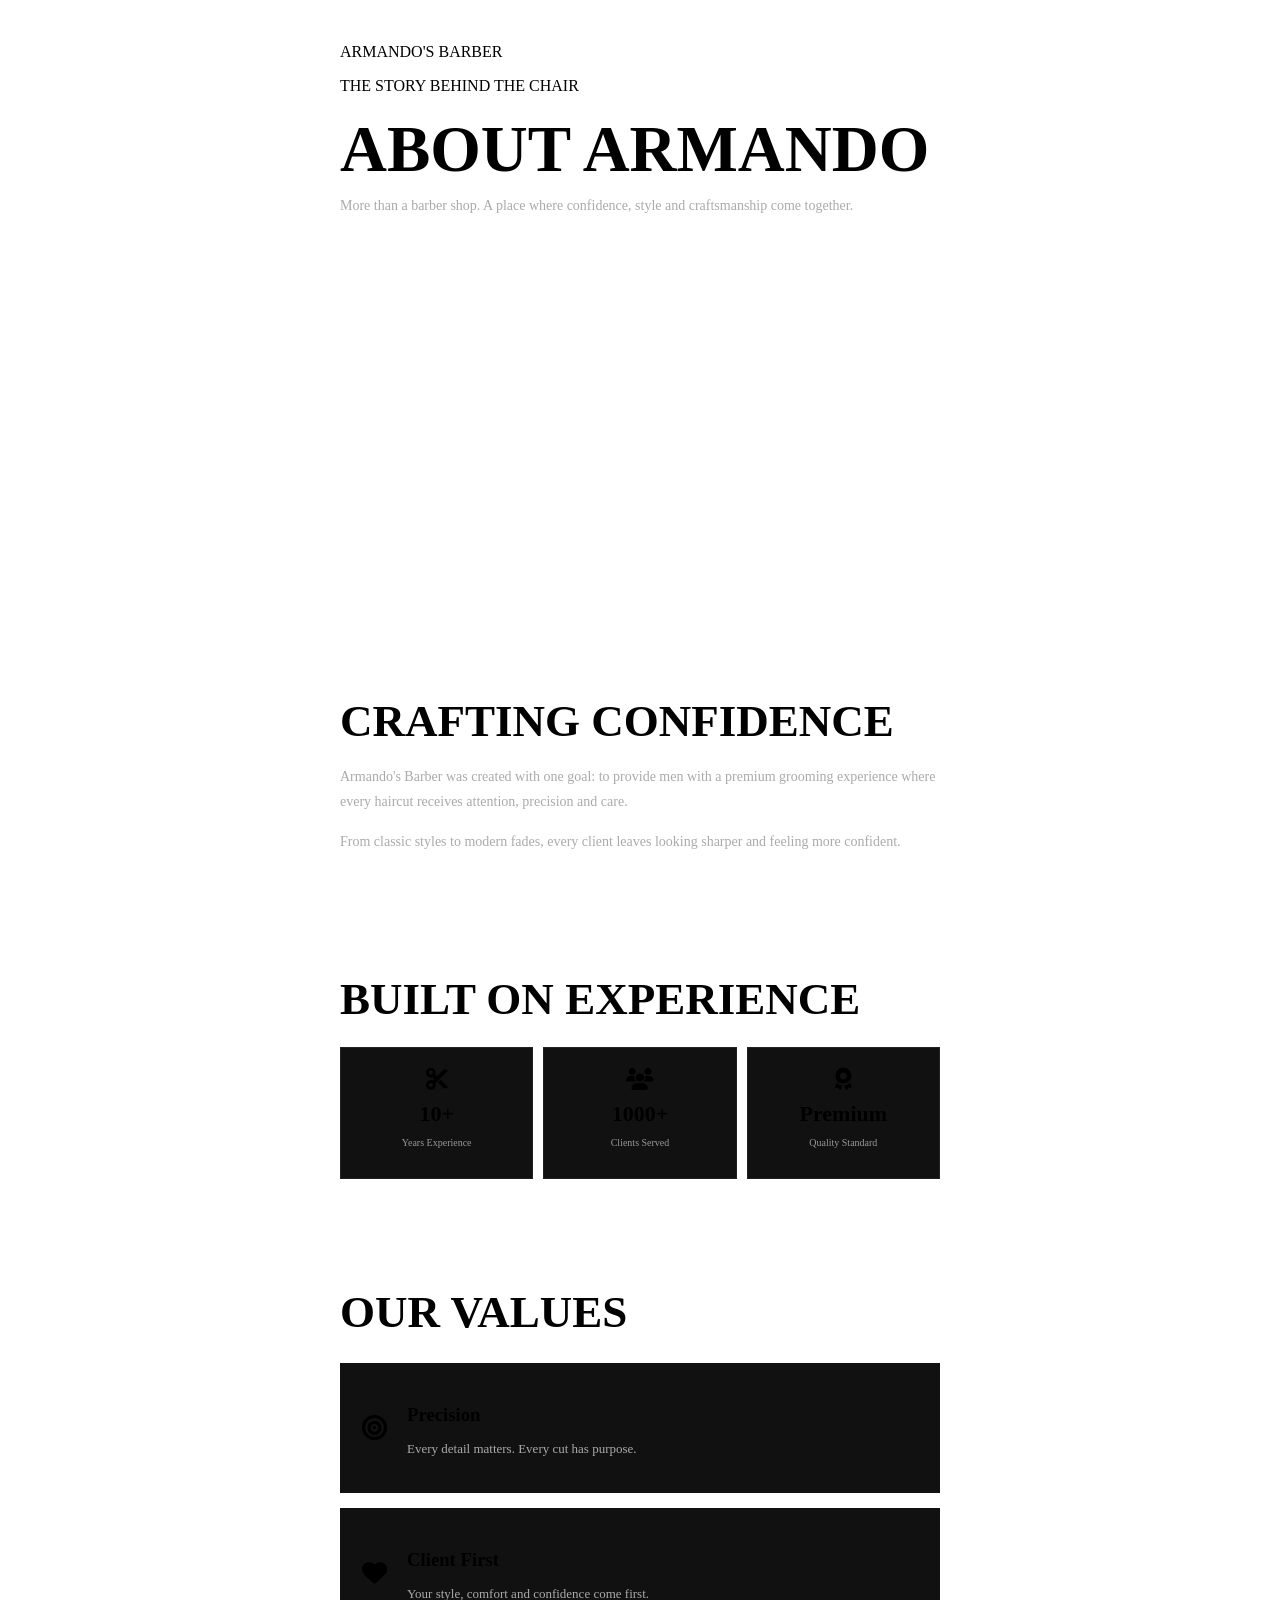
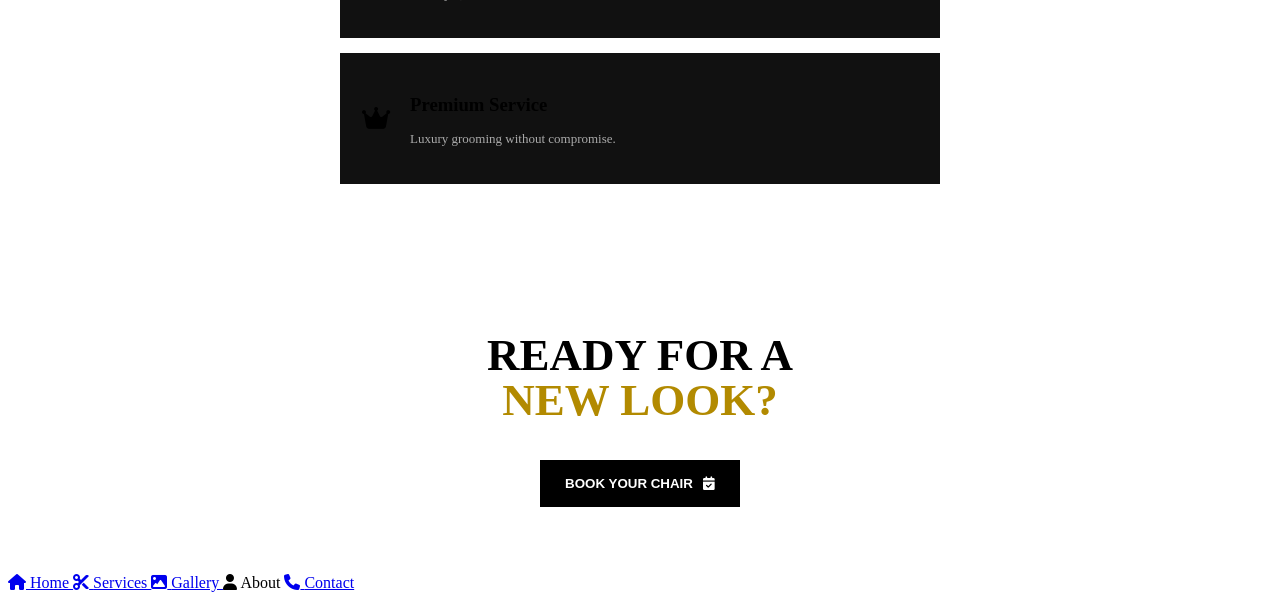
==== about.html @ aa928171 "Add files via upload" ====
<!DOCTYPE html>
<html lang="en">

<head>

<meta charset="UTF-8">
<meta name="viewport" content="width=device-width, initial-scale=1.0">

<title>About | Armando's Barber</title>

<link href="https://fonts.googleapis.com/css2?family=Bebas+Neue&family=Montserrat:wght@300;400;600;800&display=swap" rel="stylesheet">

<link rel="stylesheet" href="https://cdnjs.cloudflare.com/ajax/libs/font-awesome/6.5.0/css/all.min.css">

<link rel="stylesheet" href="style.css">

</head>


<body>



<!-- HEADER -->

<header class="about-header">


<div class="logo">

ARMANDO'S

<span>
BARBER
</span>

</div>



<p class="tag">
THE STORY BEHIND THE CHAIR
</p>



<h1>

ABOUT
<span>
ARMANDO
</span>

</h1>



<p>

More than a barber shop. A place where confidence,
style and craftsmanship come together.

</p>


</header>









<!-- BARBER PROFILE -->


<section class="barber-profile">


<div class="profile-image">

<img src="images/barber.jpg" alt="Armando Barber">

</div>




<div class="profile-content">


<h2>

CRAFTING
<span>
CONFIDENCE
</span>

</h2>



<p>

Armando's Barber was created with one goal:
to provide men with a premium grooming experience
where every haircut receives attention, precision
and care.

</p>



<p>

From classic styles to modern fades, every client
leaves looking sharper and feeling more confident.

</p>


</div>


</section>









<!-- EXPERIENCE -->


<section class="experience-section">


<h2>

BUILT ON
<span>
EXPERIENCE
</span>

</h2>




<div class="experience-grid">



<div>

<i class="fa-solid fa-scissors"></i>

<h3>
10+
</h3>

<p>
Years Experience
</p>

</div>





<div>

<i class="fa-solid fa-users"></i>

<h3>
1000+
</h3>

<p>
Clients Served
</p>

</div>





<div>

<i class="fa-solid fa-award"></i>

<h3>
Premium
</h3>

<p>
Quality Standard
</p>

</div>



</div>


</section>









<!-- VALUES -->


<section class="values-section">


<h2>

OUR
<span>
VALUES
</span>

</h2>




<div class="value-card">


<i class="fa-solid fa-bullseye"></i>


<div>

<h3>
Precision
</h3>


<p>

Every detail matters. Every cut has purpose.

</p>

</div>


</div>







<div class="value-card">


<i class="fa-solid fa-heart"></i>


<div>

<h3>
Client First
</h3>


<p>

Your style, comfort and confidence come first.

</p>

</div>


</div>







<div class="value-card">


<i class="fa-solid fa-crown"></i>


<div>

<h3>
Premium Service
</h3>


<p>

Luxury grooming without compromise.

</p>

</div>


</div>




</section>









<!-- CTA -->


<section class="about-cta">


<h2>

READY FOR A
<br>
<strong>
NEW LOOK?
</strong>

</h2>



<button>

BOOK YOUR CHAIR

<i class="fa-solid fa-calendar-check"></i>

</button>


</section>









<!-- NAV -->


<nav class="bottom-nav">


<a href="index.html">

<i class="fa-solid fa-house"></i>

<span>
Home
</span>

</a>



<a href="services.html">

<i class="fa-solid fa-scissors"></i>

<span>
Services
</span>

</a>




<a href="gallery.html">

<i class="fa-solid fa-image"></i>

<span>
Gallery
</span>

</a>




<a class="active">

<i class="fa-solid fa-user"></i>

<span>
About
</span>

</a>




<a href="contact.html">

<i class="fa-solid fa-phone"></i>

<span>
Contact
</span>

</a>



</nav>




<script src="script.js"></script>


</body>

</html>
---- style.css ----
/*==============================
LANDING PAGE FIX
==============================*/


.hero-buttons{

    display:flex;
    gap:15px;
    margin-top:25px;

}



.outline-btn{

    background:transparent;
    color:white;

    border:1px solid #f5c518;

    padding:16px 22px;

    font-weight:800;

    display:flex;
    align-items:center;
    gap:10px;

}




.trust-bar{

    margin:20px;

    background:#111;

    display:grid;

    grid-template-columns:repeat(3,1fr);

    padding:25px 10px;

    border:1px solid #222;

}



.trust-bar div{

    text-align:center;

}



.trust-bar i{

    color:#f5c518;

    font-size:22px;

}



.trust-bar h3{

    margin:10px 0 5px;

    font-size:24px;

}



.trust-bar p{

    color:#aaa;

    font-size:11px;

}





.intro{

    padding:50px 25px;

    text-align:center;

}



.intro h2{

    font-family:'Bebas Neue';

    font-size:48px;

}



.intro h2 span{

    color:#f5c518;

}



.intro p{

    color:#aaa;

    line-height:1.7;

}





.preview-services{

    padding:30px 22px;

}



.preview-services h2{

    font-family:'Bebas Neue';

    font-size:45px;

}



.preview-services h2 span{

    color:#f5c518;

}




.mini-service{

    background:#111;

    padding:20px;

    margin:15px 0;

    display:flex;

    gap:20px;

    border-left:4px solid #f5c518;

}



.mini-service i{

    color:#f5c518;

    font-size:25px;

}



.mini-service p{

    color:#aaa;

    font-size:13px;

}




.dark-button{

    width:100%;

    padding:18px;

    background:#f5c518;

    border:none;

    font-weight:900;

}





.gallery-grid{

    display:grid;

    grid-template-columns:repeat(3,1fr);

    gap:10px;

}



.gallery-grid img{

    width:100%;

    height:130px;

    object-fit:cover;

}




@media(max-width:500px){

.hero h1{

font-size:60px;

}


.hero-buttons{

flex-direction:column;

}


.hero-buttons button{

width:100%;

justify-content:center;

}



}

/*==================================================
  SERVICES PAGE
==================================================*/


/*==============================
HEADER
==============================*/


.service-header{

    padding:35px 22px 20px;
    text-align:left;

}



.service-header h1{

    font-family:var(--heading);
    font-size:65px;
    line-height:.9;
    margin:25px 0 15px;

}



.service-header h1 span{

    color:var(--yellow);

}



.service-header p:last-child{

    color:#aaa;
    line-height:1.7;
    font-size:14px;

}





/*==============================
SERVICE CARDS
==============================*/


.services-list{

    padding:20px 22px;

}



.service-box{

    background:#111;

    border:1px solid #222;

    padding:25px;

    margin-bottom:20px;

    position:relative;

    transition:.4s;

}



.service-box:hover{

    transform:translateY(-8px);

    border-color:var(--yellow);

}




.service-top{

    display:flex;

    align-items:center;

    gap:15px;

    margin-bottom:15px;

}



.service-top i{

    color:var(--yellow);

    font-size:28px;

}



.service-top h2{

    font-size:22px;

}





.service-box > p{

    color:#999;

    font-size:14px;

    line-height:1.7;

    margin-bottom:25px;

}





.service-bottom{

    display:flex;

    justify-content:space-between;

    align-items:center;

}



.service-bottom strong{

    font-size:32px;

    color:var(--yellow);

}



.service-bottom button{

    background:white;

    color:black;

    border:none;

    padding:12px 20px;

    font-weight:800;

    display:flex;

    align-items:center;

    gap:10px;

}





/*==============================
FEATURED SERVICE
==============================*/


.featured-service{

    border:2px solid var(--yellow);

    overflow:hidden;

}



.service-label{

    position:absolute;

    top:0;

    right:0;

    background:var(--yellow);

    color:black;

    padding:8px 15px;

    font-size:10px;

    font-weight:900;

    letter-spacing:1px;

}





/*==============================
BENEFITS
==============================*/


.service-benefits{

    padding:40px 22px;

}



.service-benefits h2{

    font-family:var(--heading);

    font-size:45px;

    line-height:1;

    margin-bottom:25px;

}



.service-benefits h2 span{

    color:var(--yellow);

}



.service-benefits div{

    background:#111;

    padding:18px;

    margin-bottom:12px;

    display:flex;

    align-items:center;

    gap:20px;

    border-left:3px solid var(--yellow);

}



.service-benefits i{

    color:var(--yellow);

    font-size:22px;

}



.service-benefits p{

    color:white;

    font-size:14px;

}





/*==============================
CTA
==============================*/


.service-cta{

    margin:22px;

    background:white;

    color:black;

    padding:40px 25px;

    text-align:center;

}



.service-cta h2{

    font-family:var(--heading);

    font-size:42px;

    line-height:1;

}



.service-cta p{

    margin:20px 0;

    color:#555;

}



.service-cta button{

    background:black;

    color:white;

    padding:16px 30px;

    border:none;

    font-weight:900;

}





/*==============================
MOBILE OPTIMIZATION
==============================*/


@media(max-width:380px){


.service-header h1{

    font-size:55px;

}


.service-bottom strong{

    font-size:27px;

}



.service-top h2{

    font-size:19px;

}


}



@media(min-width:768px){


.service-header,
.services-list,
.service-benefits,
.service-cta{

    max-width:600px;

    margin:auto;

}


}

/*==================================================
  GALLERY PAGE
==================================================*/


/*==============================
GALLERY HEADER
==============================*/


.gallery-header{

    padding:35px 22px 25px;

}



.gallery-header h1{

    font-family:var(--heading);

    font-size:65px;

    line-height:.9;

    margin:25px 0 15px;

}



.gallery-header h1 span{

    color:var(--yellow);

}



.gallery-header p:last-child{

    color:#aaa;

    font-size:14px;

    line-height:1.7;

}





/*==============================
FEATURED CUT
==============================*/


.featured-cut{

    margin:20px 22px;

    position:relative;

    height:420px;

    overflow:hidden;

}



.featured-cut img{

    width:100%;

    height:100%;

    object-fit:cover;

}



.cut-info{

    position:absolute;

    bottom:0;

    left:0;

    width:100%;

    padding:30px 20px;

    background:linear-gradient(
    transparent,
    rgba(0,0,0,.9)
    );

}



.cut-info h2{

    font-family:var(--heading);

    font-size:40px;

}



.cut-info p{

    color:#ddd;

    font-size:13px;

}





/*==============================
GALLERY GRID
==============================*/


.gallery-section{

    padding:20px 22px;

    display:grid;

    grid-template-columns:repeat(2,1fr);

    gap:15px;

}




.gallery-item{

    height:250px;

    position:relative;

    overflow:hidden;

}



.gallery-item img{

    width:100%;

    height:100%;

    object-fit:cover;

    transition:.5s;

}



.gallery-item:hover img{

    transform:scale(1.1);

}




.image-overlay{

    position:absolute;

    bottom:0;

    left:0;

    width:100%;

    padding:20px 12px;

    background:linear-gradient(
    transparent,
    rgba(0,0,0,.85)
    );

}



.image-overlay h3{

    font-size:16px;

}





/*==============================
CTA
==============================*/


.gallery-cta{

    margin:25px 22px;

    background:white;

    color:black;

    padding:40px 25px;

    text-align:center;

}



.gallery-cta h2{

    font-family:var(--heading);

    font-size:45px;

    line-height:1;

}



.gallery-cta h2 span{

    color:#b28a00;

}



.gallery-cta p{

    margin:20px 0;

    color:#555;

}



.gallery-cta button{

    background:black;

    color:white;

    border:none;

    padding:16px 25px;

    font-weight:900;

    display:flex;

    margin:auto;

    align-items:center;

    gap:10px;

}





/*==============================
RESPONSIVE
==============================*/


@media(max-width:380px){


.gallery-header h1{

    font-size:55px;

}



.featured-cut{

    height:350px;

}



.gallery-item{

    height:210px;

}


}



@media(min-width:768px){


.gallery-header,
.featured-cut,
.gallery-section,
.gallery-cta{

    max-width:600px;

    margin-left:auto;

    margin-right:auto;

}



}

/*==================================================
  ABOUT PAGE
==================================================*/


/*==============================
ABOUT HEADER
==============================*/


.about-header{

    padding:35px 22px 20px;

}



.about-header h1{

    font-family:var(--heading);

    font-size:65px;

    line-height:.9;

    margin:25px 0 15px;

}



.about-header h1 span{

    color:var(--yellow);

}



.about-header p:last-child{

    color:#aaa;

    font-size:14px;

    line-height:1.7;

}





/*==============================
PROFILE SECTION
==============================*/


.barber-profile{

    padding:30px 22px;

}



.profile-image{

    height:380px;

    overflow:hidden;

    border:3px solid var(--yellow);

    margin-bottom:30px;

}



.profile-image img{

    width:100%;

    height:100%;

    object-fit:cover;

}




.profile-content h2{

    font-family:var(--heading);

    font-size:45px;

    line-height:1;

    margin-bottom:20px;

}



.profile-content h2 span{

    color:var(--yellow);

}



.profile-content p{

    color:#aaa;

    font-size:14px;

    line-height:1.8;

    margin-bottom:15px;

}





/*==============================
EXPERIENCE
==============================*/


.experience-section{

    padding:40px 22px;

}



.experience-section h2{

    font-family:var(--heading);

    font-size:45px;

    line-height:1;

    margin-bottom:25px;

}



.experience-section h2 span{

    color:var(--yellow);

}




.experience-grid{

    display:grid;

    grid-template-columns:repeat(3,1fr);

    gap:10px;

}



.experience-grid div{

    background:#111;

    border:1px solid #222;

    text-align:center;

    padding:20px 8px;

}



.experience-grid i{

    color:var(--yellow);

    font-size:22px;

}



.experience-grid h3{

    font-size:22px;

    margin:10px 0;

}



.experience-grid p{

    color:#999;

    font-size:10px;

}





/*==============================
VALUES
==============================*/


.values-section{

    padding:30px 22px;

}



.values-section h2{

    font-family:var(--heading);

    font-size:45px;

    margin-bottom:25px;

}



.values-section h2 span{

    color:var(--yellow);

}




.value-card{

    display:flex;

    gap:20px;

    align-items:center;

    background:#111;

    padding:22px;

    margin-bottom:15px;

    border-left:4px solid var(--yellow);

}



.value-card i{

    color:var(--yellow);

    font-size:25px;

}



.value-card h3{

    margin-bottom:8px;

}



.value-card p{

    color:#aaa;

    font-size:13px;

    line-height:1.5;

}





/*==============================
ABOUT CTA
==============================*/


.about-cta{

    margin:22px;

    background:white;

    color:black;

    padding:45px 25px;

    text-align:center;

}



.about-cta h2{

    font-family:var(--heading);

    font-size:45px;

    line-height:1;

}



.about-cta strong{

    color:#b28a00;

}



.about-cta button{

    margin-top:25px;

    background:black;

    color:white;

    padding:16px 25px;

    border:none;

    font-weight:900;

    display:flex;

    align-items:center;

    gap:10px;

    margin-left:auto;

    margin-right:auto;

}





/*==============================
RESPONSIVE
==============================*/


@media(max-width:380px){


.about-header h1{

    font-size:55px;

}



.profile-image{

    height:320px;

}



.experience-grid h3{

    font-size:18px;

}


}



@media(min-width:768px){


.about-header,
.barber-profile,
.experience-section,
.values-section,
.about-cta{

    max-width:600px;

    margin-left:auto;

    margin-right:auto;

}


}

/*==================================================
  CONTACT PAGE
==================================================*/


/*==============================
CONTACT HEADER
==============================*/


.contact-header{

    padding:35px 22px 25px;

}



.contact-header h1{

    font-family:var(--heading);

    font-size:65px;

    line-height:.9;

    margin:25px 0 15px;

}



.contact-header h1 span{

    color:var(--yellow);

}



.contact-header p:last-child{

    color:#aaa;

    font-size:14px;

    line-height:1.7;

}





/*==============================
CONTACT CARDS
==============================*/


.contact-cards{

    padding:20px 22px;

}



.contact-card{

    background:#111;

    border:1px solid #222;

    padding:22px;

    display:flex;

    align-items:center;

    gap:20px;

    margin-bottom:15px;

    transition:.3s;

}



.contact-card:hover{

    border-color:var(--yellow);

    transform:translateX(5px);

}



.contact-card i{

    color:var(--yellow);

    font-size:28px;

}



.contact-card h3{

    margin-bottom:6px;

}



.contact-card p{

    color:#999;

    font-size:13px;

}





/*==============================
OPENING HOURS
==============================*/


.hours{

    padding:40px 22px;

}



.hours h2{

    font-family:var(--heading);

    font-size:45px;

    margin-bottom:25px;

}



.hours h2 span{

    color:var(--yellow);

}



.hours-row{

    background:#111;

    padding:18px;

    margin-bottom:10px;

    display:flex;

    justify-content:space-between;

    border-left:3px solid var(--yellow);

}



.hours-row p{

    color:#aaa;

    font-size:13px;

}



.hours-row strong{

    color:white;

    font-size:13px;

}





/*==============================
BOOKING SECTION
==============================*/


.booking-section{

    margin:22px;

    background:var(--yellow);

    color:black;

    padding:40px 25px;

    text-align:center;

}



.booking-section h2{

    font-family:var(--heading);

    font-size:40px;

    line-height:1;

}



.booking-section p{

    margin:20px 0;

}



.booking-section button{

    background:black;

    color:white;

    border:none;

    padding:17px 25px;

    font-weight:900;

    display:flex;

    align-items:center;

    gap:10px;

    margin:auto;

}





/*==============================
MAP
==============================*/


.map-box{

    margin:22px;

    height:220px;

    background:#111;

    border:1px solid #222;

    display:flex;

    flex-direction:column;

    justify-content:center;

    align-items:center;

}



.map-box i{

    color:var(--yellow);

    font-size:40px;

    margin-bottom:15px;

}



.map-box p{

    color:#aaa;

}





/*==============================
MOBILE FIX
==============================*/


@media(max-width:380px){


.contact-header h1{

    font-size:55px;

}



.hours-row{

    flex-direction:column;

    gap:8px;

}


}



@media(min-width:768px){


.contact-header,
.contact-cards,
.hours,
.booking-section,
.map-box{

    max-width:600px;

    margin-left:auto;

    margin-right:auto;

}


}

/*==============================
JS ANIMATIONS
==============================*/


.reveal{

    opacity:0;

    transform:translateY(40px);

    transition:0.8s ease;

}



.reveal.active{

    opacity:1;

    transform:translateY(0);

}



button{

    transition:.3s;

}



button.clicked{

    transform:scale(.95);

}



img{

    opacity:0;

    transition:.8s ease;

}



img.loaded{

    opacity:1;

}
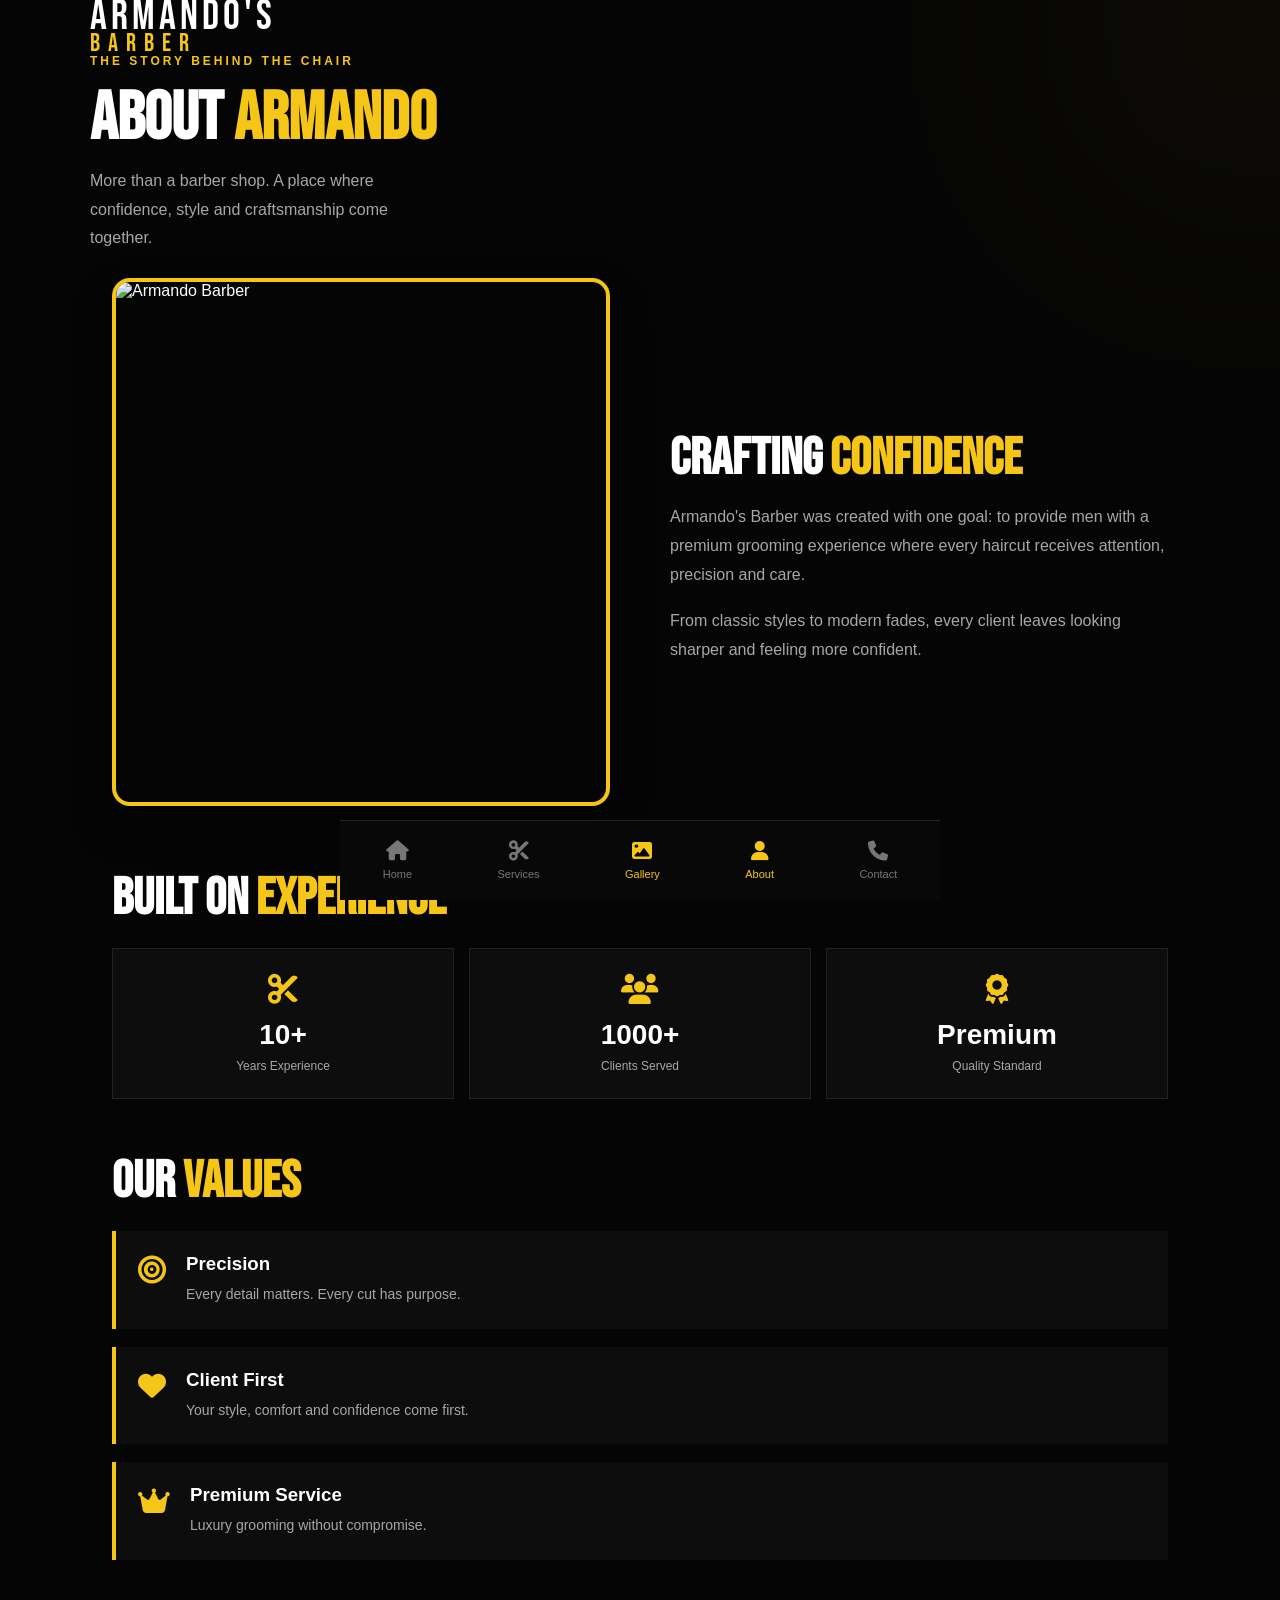
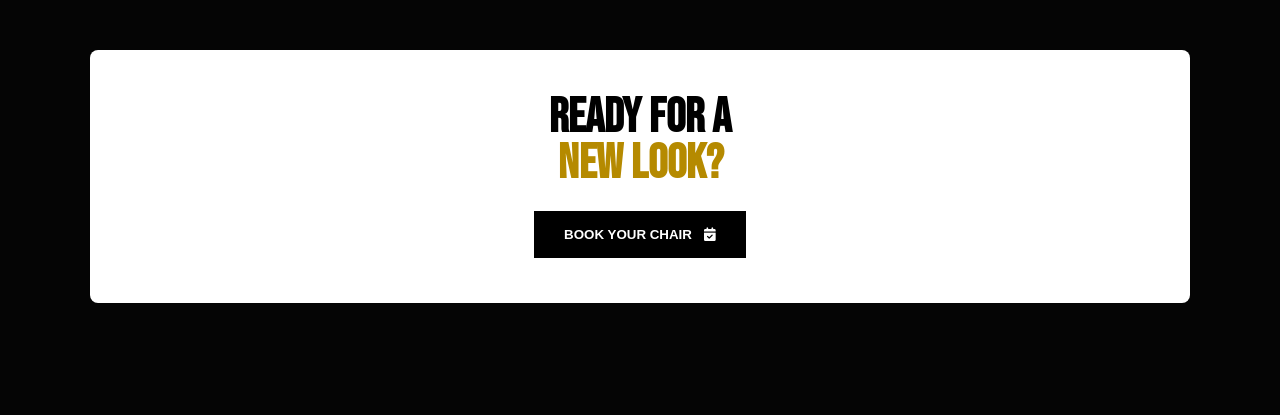
==== commit ab9068b2: "Modify navigation links and active classes in about.html Updated navigation links in about.html to r" ====
--- a/about.html
+++ b/about.html
@@ -375,7 +375,6 @@
 
 <!-- NAV -->
 
-
 <nav class="bottom-nav">
 
 
@@ -391,6 +390,7 @@
 
 
 
+
 <a href="services.html">
 
 <i class="fa-solid fa-scissors"></i>
@@ -404,7 +404,7 @@
 
 
 
-<a href="gallery.html">
+<a class="active">
 
 <i class="fa-solid fa-image"></i>
 
@@ -417,7 +417,7 @@
 
 
 
-<a class="active">
+<a href="about.html">
 
 <i class="fa-solid fa-user"></i>
 
@@ -442,14 +442,10 @@
 
 
 
-</nav>
-
-
-
 
 <script src="script.js"></script>
 
 
 </body>
 
-</html>+</html>
--- a/style.css
+++ b/style.css
@@ -1,1897 +1,2468 @@
-/*==============================
-LANDING PAGE FIX
+/*==================================================
+  ARMANDO'S BARBER
+  Premium Mobile Barber Website
+==================================================*/
+
+
+/*==============================
+ROOT
+==============================*/
+
+:root{
+
+    --black:#050505;
+    --dark:#0d0d0d;
+    --white:#ffffff;
+    --yellow:#f5c518;
+    --gray:#a7a7a7;
+
+    --heading:'Bebas Neue', sans-serif;
+    --body:'Montserrat', sans-serif;
+
+}
+
+
+
+*{
+    margin:0;
+    padding:0;
+    box-sizing:border-box;
+}
+
+
+
+html{
+    scroll-behavior:smooth;
+}
+
+
+
+body{
+
+    background:var(--black);
+    color:var(--white);
+    font-family:var(--body);
+    overflow-x:hidden;
+    padding-bottom:90px;
+
+}
+
+
+
+/*==============================
+HERO
+==============================*/
+
+
+.hero{
+
+    min-height:100vh;
+    padding:30px 22px;
+    position:relative;
+    overflow:hidden;
+
+}
+
+
+
+.hero::before{
+
+    content:"";
+    position:absolute;
+    width:350px;
+    height:350px;
+    background:var(--yellow);
+    filter:blur(140px);
+    opacity:.15;
+    top:-100px;
+    right:-120px;
+
+}
+
+
+
+/*==============================
+LOGO
+==============================*/
+
+
+.logo{
+
+    font-family:var(--heading);
+    font-size:42px;
+    letter-spacing:4px;
+    line-height:.8;
+    position:relative;
+    z-index:2;
+
+}
+
+
+
+.logo span{
+
+    display:block;
+    color:var(--yellow);
+    font-size:25px;
+    letter-spacing:8px;
+
+}
+
+
+
+/*==============================
+HERO CONTENT
+==============================*/
+
+
+.hero-content{
+
+    margin-top:55px;
+    position:relative;
+    z-index:2;
+
+}
+
+
+
+.tag{
+
+    color:var(--yellow);
+    font-size:12px;
+    letter-spacing:3px;
+    font-weight:700;
+    margin-bottom:20px;
+
+}
+
+
+
+.hero h1{
+
+    font-family:var(--heading);
+    font-size:70px;
+    line-height:.9;
+    letter-spacing:1px;
+
+}
+
+
+
+.hero h1 span{
+
+    color:var(--yellow);
+
+}
+
+
+
+.description{
+
+    color:#cccccc;
+    font-size:15px;
+    line-height:1.7;
+    margin:25px 0;
+    max-width:330px;
+
+}
+
+
+
+
+.booking-btn{
+
+
+    background:var(--yellow);
+    border:none;
+    padding:17px 25px;
+    border-radius:2px;
+
+    font-weight:800;
+    font-size:14px;
+
+    display:flex;
+    align-items:center;
+    gap:12px;
+
+    cursor:pointer;
+
+    transition:.3s;
+
+}
+
+
+
+.booking-btn:hover{
+
+    transform:translateY(-5px);
+    box-shadow:0 15px 30px rgba(245,197,24,.3);
+
+}
+
+
+
+/*==============================
+HERO IMAGE
+==============================*/
+
+
+.hero-image{
+
+    margin-top:45px;
+    display:flex;
+    justify-content:center;
+    position:relative;
+
+}
+
+
+
+.image-circle{
+
+    width:280px;
+    height:280px;
+
+    border-radius:50%;
+    overflow:hidden;
+
+    border:8px solid var(--yellow);
+
+    position:relative;
+
+}
+
+
+
+.image-circle img{
+
+    width:100%;
+    height:100%;
+    object-fit:cover;
+
+}
+
+
+
+
+.experience-card{
+
+    position:absolute;
+
+    bottom:0;
+    right:20px;
+
+    background:white;
+    color:black;
+
+    padding:18px;
+    border-radius:10px;
+
+    display:flex;
+    flex-direction:column;
+
+    box-shadow:0 10px 30px #000;
+
+}
+
+
+
+.experience-card strong{
+
+    font-size:30px;
+    color:black;
+
+}
+
+
+
+.experience-card span{
+
+    font-size:10px;
+    font-weight:700;
+
+}
+
+
+
+
+
+/*==============================
+STATS
+==============================*/
+
+
+.stats{
+
+    display:grid;
+    grid-template-columns:repeat(3,1fr);
+    gap:12px;
+
+    padding:20px;
+
+}
+
+
+
+.stat-box{
+
+    background:#111;
+
+    border:1px solid #222;
+
+    padding:20px 10px;
+
+    text-align:center;
+
+}
+
+
+
+.stat-box h2{
+
+    color:var(--yellow);
+    font-size:28px;
+
+}
+
+
+
+.stat-box p{
+
+    color:#aaa;
+    font-size:11px;
+    margin-top:8px;
+
+}
+
+
+
+
+
+/*==============================
+WHY SECTION
+==============================*/
+
+
+.why{
+
+    padding:40px 22px;
+
+}
+
+
+
+.why h2{
+
+    font-family:var(--heading);
+    font-size:45px;
+    letter-spacing:2px;
+    margin-bottom:30px;
+
+}
+
+
+
+.why h2 span{
+
+    color:var(--yellow);
+
+}
+
+
+
+.why-card{
+
+
+    background:#101010;
+
+    padding:22px;
+
+    margin-bottom:15px;
+
+    display:flex;
+
+    gap:20px;
+
+    border-left:4px solid var(--yellow);
+
+}
+
+
+
+.why-card i{
+
+    color:var(--yellow);
+    font-size:25px;
+
+}
+
+
+
+.why-card h3{
+
+    margin-bottom:8px;
+
+}
+
+
+
+.why-card p{
+
+    color:#aaa;
+    font-size:13px;
+    line-height:1.5;
+
+}
+
+
+
+
+/*==============================
+CTA
+==============================*/
+
+
+.cta{
+
+    margin:20px;
+
+    padding:40px 25px;
+
+    background:white;
+
+    color:black;
+
+    text-align:center;
+
+}
+
+
+
+.cta h2{
+
+    font-family:var(--heading);
+    font-size:45px;
+    line-height:1;
+
+}
+
+
+
+.cta strong{
+
+    color:#b58a00;
+
+}
+
+
+
+.cta p{
+
+    margin:20px 0;
+
+}
+
+
+
+.cta button{
+
+    background:black;
+    color:white;
+
+    border:none;
+
+    padding:15px 35px;
+
+    font-weight:800;
+
+}
+
+
+
+
+
+/*==============================
+BOTTOM NAV
+==============================*/
+
+
+.bottom-nav{
+
+    position:fixed;
+
+    bottom:0;
+    left:0;
+
+    width:100%;
+
+    height:80px;
+
+    background:#080808;
+
+    border-top:1px solid #222;
+
+    display:flex;
+
+    justify-content:space-around;
+
+    align-items:center;
+
+    z-index:999;
+
+}
+
+
+
+.bottom-nav a{
+
+    color:#777;
+
+    text-decoration:none;
+
+    display:flex;
+
+    flex-direction:column;
+
+    align-items:center;
+
+    gap:7px;
+
+    font-size:11px;
+
+}
+
+
+
+.bottom-nav i{
+
+    font-size:20px;
+
+}
+
+
+
+.bottom-nav .active,
+.bottom-nav .active i{
+
+    color:var(--yellow);
+
+}
+
+
+
+
+
+/*==============================
+RESPONSIVE
+==============================*/
+
+
+@media(max-width:360px){
+
+
+.hero h1{
+
+    font-size:58px;
+
+}
+
+
+.image-circle{
+
+    width:240px;
+    height:240px;
+
+}
+
+
+.logo{
+
+    font-size:35px;
+
+}
+
+
+}
+
+
+
+@media(min-width:768px){
+
+
+.hero{
+
+    max-width:600px;
+    margin:auto;
+
+}
+
+
+
+.bottom-nav{
+
+    max-width:600px;
+    left:50%;
+    transform:translateX(-50%);
+
+}
+
+
+
+}
+
+/*==============================
+ANIMATIONS
+==============================*/
+
+
+.hidden{
+
+    opacity:0;
+    transform:translateY(40px);
+    transition:1s ease;
+
+}
+
+
+
+.show{
+
+    opacity:1;
+    transform:translateY(0);
+
+}
+
+
+
+
+.booking-btn,
+.cta button{
+
+    position:relative;
+    overflow:hidden;
+
+}
+
+
+
+.ripple{
+
+    position:absolute;
+
+    width:100px;
+    height:100px;
+
+    background:rgba(255,255,255,.5);
+
+    border-radius:50%;
+
+    transform:translate(-50%,-50%);
+
+    animation:rippleEffect .6s linear;
+
+}
+
+
+
+@keyframes rippleEffect{
+
+    from{
+        transform:scale(0);
+        opacity:1;
+    }
+
+    to{
+        transform:scale(4);
+        opacity:0;
+    }
+
+} 
+
+/*==================================================
+LANDING PAGE CONVERSION SECTIONS
+==================================================*/
+
+
+/*==============================
+HERO BUTTONS
 ==============================*/
 
 
 .hero-buttons{
 
     display:flex;
+    gap:12px;
+    flex-wrap:wrap;
+
+}
+
+
+.outline-btn{
+
+    background:transparent;
+
+    color:white;
+
+    border:1px solid var(--yellow);
+
+    padding:17px 22px;
+
+    font-weight:700;
+
+    display:flex;
+
+    align-items:center;
+
+    gap:10px;
+
+}
+
+
+
+
+/*==============================
+TRUST BAR
+==============================*/
+
+
+.trust-bar{
+
+    margin:20px;
+
+    background:#111;
+
+    border:1px solid #222;
+
+    display:grid;
+
+    grid-template-columns:repeat(3,1fr);
+
+    padding:20px 10px;
+
+}
+
+
+
+.trust-bar div{
+
+    text-align:center;
+
+    border-right:1px solid #333;
+
+}
+
+
+
+.trust-bar div:last-child{
+
+    border:none;
+
+}
+
+
+
+.trust-bar i{
+
+    color:var(--yellow);
+
+    font-size:20px;
+
+    margin-bottom:8px;
+
+}
+
+
+
+.trust-bar h3{
+
+    font-size:25px;
+
+}
+
+
+
+.trust-bar p{
+
+    color:#999;
+
+    font-size:11px;
+
+}
+
+
+
+
+
+/*==============================
+INTRO SECTION
+==============================*/
+
+
+.intro{
+
+    padding:50px 25px;
+
+    text-align:center;
+
+}
+
+
+
+.small-title{
+
+    color:var(--yellow);
+
+    font-size:12px;
+
+    letter-spacing:3px;
+
+    font-weight:700;
+
+}
+
+
+
+.intro h2{
+
+    font-family:var(--heading);
+
+    font-size:45px;
+
+    line-height:1;
+
+    margin:15px 0;
+
+}
+
+
+
+.intro h2 span{
+
+    color:var(--yellow);
+
+}
+
+
+
+.intro p:last-child{
+
+    color:#aaa;
+
+    line-height:1.7;
+
+    font-size:14px;
+
+}
+
+
+
+
+
+/*==============================
+SERVICE PREVIEW
+==============================*/
+
+
+.preview-services{
+
+    padding:30px 22px;
+
+}
+
+
+
+.preview-services h2,
+.gallery-preview h2{
+
+    font-family:var(--heading);
+
+    font-size:45px;
+
+    margin-bottom:25px;
+
+}
+
+
+
+.preview-services h2 span,
+.gallery-preview h2 span{
+
+    color:var(--yellow);
+
+}
+
+
+
+
+
+.mini-service{
+
+
+    background:#111;
+
+    padding:20px;
+
+    margin-bottom:15px;
+
+    display:flex;
+
+    gap:20px;
+
+    align-items:center;
+
+    border-left:3px solid var(--yellow);
+
+}
+
+
+
+.mini-service i{
+
+    font-size:25px;
+
+    color:var(--yellow);
+
+}
+
+
+
+.mini-service h3{
+
+    margin-bottom:6px;
+
+}
+
+
+
+.mini-service p{
+
+    color:#999;
+
+    font-size:13px;
+
+}
+
+
+
+
+.dark-button{
+
+    width:100%;
+
+    margin-top:10px;
+
+    padding:17px;
+
+    background:var(--yellow);
+
+    border:none;
+
+    font-weight:800;
+
+}
+
+
+
+
+
+/*==============================
+GALLERY PREVIEW
+==============================*/
+
+
+.gallery-preview{
+
+    padding:40px 22px;
+
+}
+
+
+
+.gallery-grid{
+
+    display:grid;
+
+    grid-template-columns:repeat(3,1fr);
+
+    gap:10px;
+
+}
+
+
+
+.gallery-grid img{
+
+    width:100%;
+
+    height:160px;
+
+    object-fit:cover;
+
+    border-radius:3px;
+
+}
+
+
+
+
+
+/*==============================
+WHY SECTION IMPROVEMENT
+==============================*/
+
+
+.why{
+
+    padding-top:50px;
+
+}
+
+
+
+.why-card{
+
+    transition:.4s;
+
+}
+
+
+
+.why-card:hover{
+
+    transform:translateX(8px);
+
+}
+
+
+
+
+
+/*==============================
+CTA IMPROVEMENT
+==============================*/
+
+
+.cta button{
+
+    cursor:pointer;
+
+    transition:.3s;
+
+}
+
+
+
+.cta button:hover{
+
+    background:var(--yellow);
+
+    color:black;
+
+}
+
+
+
+
+/*==============================
+MOBILE FIXES
+==============================*/
+
+
+@media(max-width:380px){
+
+
+.hero-buttons button{
+
+    width:100%;
+
+    justify-content:center;
+
+}
+
+
+
+.trust-bar h3{
+
+    font-size:20px;
+
+}
+
+
+
+.gallery-grid img{
+
+    height:120px;
+
+}
+
+
+}
+
+
+
+
+
+@media(min-width:768px){
+
+
+.hero,
+.trust-bar,
+.intro,
+.preview-services,
+.gallery-preview,
+.why,
+.cta{
+
+    max-width:600px;
+
+    margin-left:auto;
+
+    margin-right:auto;
+
+}
+
+
+}
+
+
+}
+
+/*==================================================
+ABOUT PAGE
+==================================================*/
+
+/* HEADER */
+
+.about-header{
+    padding:30px 22px;
+    position:relative;
+    overflow:hidden;
+}
+
+.about-header::before{
+    content:"";
+    position:absolute;
+    width:280px;
+    height:280px;
+    background:var(--yellow);
+    filter:blur(140px);
+    opacity:.08;
+    top:-120px;
+    right:-120px;
+}
+
+.about-header .logo,
+.about-header .tag,
+.about-header h1,
+.about-header p{
+    position:relative;
+    z-index:2;
+}
+
+.about-header h1{
+    font-family:var(--heading);
+    font-size:68px;
+    line-height:.9;
+    margin:18px 0;
+}
+
+.about-header h1 span{
+    color:var(--yellow);
+}
+
+.about-header p:last-child{
+    color:var(--gray);
+    line-height:1.8;
+    max-width:340px;
+}
+
+
+/* PROFILE */
+
+.barber-profile{
+    padding:25px 22px 50px;
+}
+
+.profile-image{
+    border:4px solid var(--yellow);
+    overflow:hidden;
+    border-radius:18px;
+    box-shadow:0 20px 40px rgba(0,0,0,.4);
+}
+
+.profile-image img{
+    display:block;
+    width:100%;
+    height:420px;
+    object-fit:cover;
+    transition:.5s;
+}
+
+.profile-image:hover img{
+    transform:scale(1.05);
+}
+
+.profile-content{
+    margin-top:35px;
+}
+
+.profile-content h2{
+    font-family:var(--heading);
+    font-size:52px;
+    line-height:.9;
+    margin-bottom:20px;
+}
+
+.profile-content h2 span{
+    color:var(--yellow);
+}
+
+.profile-content p{
+    color:var(--gray);
+    line-height:1.8;
+    margin-bottom:18px;
+}
+
+
+/* EXPERIENCE */
+
+.experience-section{
+    padding:20px 22px 50px;
+}
+
+.experience-section h2{
+    font-family:var(--heading);
+    font-size:52px;
+    line-height:.9;
+    margin-bottom:25px;
+}
+
+.experience-section h2 span{
+    color:var(--yellow);
+}
+
+.experience-grid{
+    display:grid;
+    grid-template-columns:repeat(3,1fr);
     gap:15px;
+}
+
+.experience-grid div{
+    background:var(--dark);
+    border:1px solid #222;
+    padding:25px 15px;
+    text-align:center;
+    transition:.3s;
+}
+
+.experience-grid div:hover{
+    border-color:var(--yellow);
+    transform:translateY(-8px);
+}
+
+.experience-grid i{
+    color:var(--yellow);
+    font-size:30px;
+    margin-bottom:15px;
+}
+
+.experience-grid h3{
+    font-size:28px;
+    margin-bottom:8px;
+}
+
+.experience-grid p{
+    color:var(--gray);
+    font-size:12px;
+}
+
+
+/* VALUES */
+
+.values-section{
+    padding:10px 22px 50px;
+}
+
+.values-section h2{
+    font-family:var(--heading);
+    font-size:52px;
+    line-height:.9;
+    margin-bottom:25px;
+}
+
+.values-section h2 span{
+    color:var(--yellow);
+}
+
+.value-card{
+    display:flex;
+    gap:20px;
+    align-items:flex-start;
+    background:var(--dark);
+    border-left:4px solid var(--yellow);
+    padding:22px;
+    margin-bottom:18px;
+    transition:.3s;
+}
+
+.value-card:hover{
+    transform:translateX(8px);
+}
+
+.value-card i{
+    color:var(--yellow);
+    font-size:28px;
+    margin-top:3px;
+}
+
+.value-card h3{
+    margin-bottom:8px;
+}
+
+.value-card p{
+    color:var(--gray);
+    line-height:1.7;
+    font-size:14px;
+}
+
+
+/* CTA */
+
+.about-cta{
+    margin:22px;
+    padding:45px 25px;
+    background:white;
+    color:black;
+    text-align:center;
+    border-radius:8px;
+}
+
+.about-cta h2{
+    font-family:var(--heading);
+    font-size:48px;
+    line-height:.95;
+}
+
+.about-cta strong{
+    color:#b58a00;
+}
+
+.about-cta button{
     margin-top:25px;
-
-}
-
-
-
-.outline-btn{
-
-    background:transparent;
+    background:black;
     color:white;
-
-    border:1px solid #f5c518;
-
-    padding:16px 22px;
-
+    border:none;
+    padding:16px 30px;
     font-weight:800;
-
+    display:inline-flex;
+    align-items:center;
+    gap:12px;
+    cursor:pointer;
+    transition:.3s;
+}
+
+.about-cta button:hover{
+    background:var(--yellow);
+    color:black;
+}
+
+
+/* RESPONSIVE */
+
+@media(max-width:500px){
+
+    .about-header h1{
+        font-size:58px;
+    }
+
+    .profile-image img{
+        height:330px;
+    }
+
+    .profile-content h2,
+    .experience-section h2,
+    .values-section h2{
+        font-size:44px;
+    }
+
+    .experience-grid{
+        grid-template-columns:1fr;
+    }
+}
+
+@media(min-width:768px){
+
+    .about-header,
+    .barber-profile,
+    .experience-section,
+    .values-section,
+    .about-cta{
+        max-width:600px;
+        margin-left:auto;
+        margin-right:auto;
+    }
+}
+
+@media(min-width:1100px){
+
+    .barber-profile{
+        display:grid;
+        grid-template-columns:1fr 1fr;
+        gap:60px;
+        align-items:center;
+        max-width:1100px;
+    }
+
+    .experience-section,
+    .values-section,
+    .about-header,
+    .about-cta{
+        max-width:1100px;
+    }
+
+    .experience-grid{
+        grid-template-columns:repeat(3,1fr);
+    }
+
+    .profile-image img{
+        height:520px;
+    }
+  }
+
+
+/*==================================================
+  CONTACT PAGE
+==================================================*/
+
+/*==============================
+CONTACT HEADER
+==============================*/
+
+.contact-header{
+    padding:30px 22px 45px;
+    position:relative;
+    overflow:hidden;
+}
+
+.contact-header::before{
+    content:"";
+    position:absolute;
+    top:-120px;
+    right:-120px;
+    width:320px;
+    height:320px;
+    background:var(--yellow);
+    filter:blur(140px);
+    opacity:.15;
+}
+
+.contact-header .logo{
+    position:relative;
+    z-index:2;
+}
+
+.contact-header .tag{
+    margin-top:45px;
+}
+
+.contact-header h1{
+    font-family:var(--heading);
+    font-size:70px;
+    line-height:.9;
+    margin:20px 0;
+    position:relative;
+    z-index:2;
+}
+
+.contact-header h1 span{
+    color:var(--yellow);
+}
+
+.contact-header p:last-child{
+    color:#bcbcbc;
+    line-height:1.8;
+    font-size:15px;
+    max-width:340px;
+    position:relative;
+    z-index:2;
+}
+
+/*==============================
+CONTACT CARDS
+==============================*/
+
+.contact-cards{
+    padding:0 22px 45px;
+}
+
+.contact-card{
+    background:#101010;
+    border:1px solid #222;
+    border-left:4px solid var(--yellow);
+    padding:22px;
+    display:flex;
+    align-items:center;
+    gap:18px;
+    margin-bottom:16px;
+    transition:.35s;
+}
+
+.contact-card:hover{
+    transform:translateY(-6px);
+    border-color:var(--yellow);
+    box-shadow:0 15px 35px rgba(0,0,0,.35);
+}
+
+.contact-card i{
+    width:58px;
+    height:58px;
+    border-radius:50%;
+    background:rgba(245,197,24,.12);
+    color:var(--yellow);
+    display:flex;
+    align-items:center;
+    justify-content:center;
+    font-size:24px;
+    flex-shrink:0;
+}
+
+.contact-card h3{
+    font-size:20px;
+    margin-bottom:6px;
+}
+
+.contact-card p{
+    color:#a7a7a7;
+    font-size:14px;
+    line-height:1.6;
+}
+
+/*==============================
+OPENING HOURS
+==============================*/
+
+.hours{
+    padding:0 22px 45px;
+}
+
+.hours h2{
+    font-family:var(--heading);
+    font-size:46px;
+    line-height:1;
+    margin-bottom:25px;
+}
+
+.hours h2 span{
+    color:var(--yellow);
+}
+
+.hours-row{
+    display:flex;
+    justify-content:space-between;
+    align-items:center;
+    background:#101010;
+    border-left:4px solid var(--yellow);
+    padding:18px 20px;
+    margin-bottom:12px;
+}
+
+.hours-row p{
+    color:#bdbdbd;
+    font-size:14px;
+}
+
+.hours-row strong{
+    color:var(--white);
+    font-size:15px;
+}
+
+/*==============================
+BOOKING CTA
+==============================*/
+
+.booking-section{
+    margin:0 22px 45px;
+    padding:45px 25px;
+    background:var(--yellow);
+    color:#000;
+    text-align:center;
+}
+
+.booking-section h2{
+    font-family:var(--heading);
+    font-size:46px;
+    line-height:.95;
+    margin-bottom:18px;
+}
+
+.booking-section p{
+    font-size:15px;
+    margin-bottom:28px;
+}
+
+.booking-section button{
+    background:#000;
+    color:#fff;
+    border:none;
+    padding:17px 28px;
+    font-weight:800;
+    display:inline-flex;
+    align-items:center;
+    gap:12px;
+    cursor:pointer;
+    transition:.3s;
+}
+
+.booking-section button:hover{
+    transform:translateY(-5px);
+}
+
+/*==============================
+MAP
+==============================*/
+
+.map-box{
+    margin:0 22px 40px;
+    min-height:230px;
+    border:2px dashed #333;
+    background:#111;
+    display:flex;
+    flex-direction:column;
+    justify-content:center;
+    align-items:center;
+    text-align:center;
+}
+
+.map-box i{
+    font-size:50px;
+    color:var(--yellow);
+    margin-bottom:18px;
+}
+
+.map-box p{
+    color:#a7a7a7;
+    font-size:15px;
+}
+
+/*==============================
+RESPONSIVE
+==============================*/
+
+@media(max-width:380px){
+
+    .contact-header h1{
+        font-size:58px;
+    }
+
+    .contact-card{
+        flex-direction:column;
+        text-align:center;
+    }
+
+    .hours-row{
+        flex-direction:column;
+        gap:8px;
+        text-align:center;
+    }
+
+    .booking-section h2{
+        font-size:38px;
+    }
+
+}
+
+@media(min-width:768px){
+
+    .contact-header,
+    .contact-cards,
+    .hours,
+    .booking-section,
+    .map-box{
+        max-width:600px;
+        margin-left:auto;
+        margin-right:auto;
+    }
+
+}
+
+  /*==================================================
+  GALLERY PAGE
+==================================================*/
+
+/*==============================
+HEADER
+==============================*/
+
+.gallery-header{
+    padding:30px 22px 45px;
+    position:relative;
+    overflow:hidden;
+}
+
+.gallery-header::before{
+    content:"";
+    position:absolute;
+    top:-120px;
+    right:-120px;
+    width:320px;
+    height:320px;
+    background:var(--yellow);
+    filter:blur(140px);
+    opacity:.15;
+}
+
+.gallery-header .logo{
+    position:relative;
+    z-index:2;
+}
+
+.gallery-header .tag{
+    margin-top:45px;
+}
+
+.gallery-header h1{
+    font-family:var(--heading);
+    font-size:70px;
+    line-height:.9;
+    margin:20px 0;
+    position:relative;
+    z-index:2;
+}
+
+.gallery-header h1 span{
+    color:var(--yellow);
+}
+
+.gallery-header p:last-child{
+    color:#bcbcbc;
+    font-size:15px;
+    line-height:1.8;
+    max-width:340px;
+    position:relative;
+    z-index:2;
+}
+
+/*==============================
+FEATURED CUT
+==============================*/
+
+.featured-cut{
+    margin:0 22px 45px;
+    height:420px;
+    position:relative;
+    overflow:hidden;
+    border:2px solid #222;
+}
+
+.featured-cut img{
+    width:100%;
+    height:100%;
+    object-fit:cover;
+    transition:.5s;
+}
+
+.featured-cut:hover img{
+    transform:scale(1.05);
+}
+
+.cut-info{
+    position:absolute;
+    left:0;
+    bottom:0;
+    width:100%;
+    padding:30px 22px;
+    background:linear-gradient(
+        transparent,
+        rgba(0,0,0,.95)
+    );
+}
+
+.cut-info h2{
+    font-family:var(--heading);
+    font-size:42px;
+    margin-bottom:8px;
+}
+
+.cut-info p{
+    color:#ccc;
+    font-size:14px;
+}
+
+/*==============================
+GALLERY GRID
+==============================*/
+
+.gallery-section{
+    padding:0 22px 45px;
+    display:grid;
+    grid-template-columns:repeat(2,1fr);
+    gap:15px;
+}
+
+.gallery-item{
+    height:240px;
+    position:relative;
+    overflow:hidden;
+    border:1px solid #222;
+}
+
+.gallery-item img{
+    width:100%;
+    height:100%;
+    object-fit:cover;
+    transition:.5s;
+}
+
+.gallery-item:hover img{
+    transform:scale(1.1);
+}
+
+.image-overlay{
+    position:absolute;
+    left:0;
+    bottom:0;
+    width:100%;
+    padding:18px 15px;
+    background:linear-gradient(
+        transparent,
+        rgba(0,0,0,.9)
+    );
+}
+
+.image-overlay h3{
+    color:#fff;
+    font-size:16px;
+}
+
+/*==============================
+CTA
+==============================*/
+
+.gallery-cta{
+    margin:0 22px 40px;
+    padding:45px 25px;
+    background:#fff;
+    color:#000;
+    text-align:center;
+}
+
+.gallery-cta h2{
+    font-family:var(--heading);
+    font-size:46px;
+    line-height:1;
+}
+
+.gallery-cta h2 span{
+    color:#b58a00;
+}
+
+.gallery-cta p{
+    margin:20px 0 28px;
+    color:#555;
+    line-height:1.7;
+}
+
+.gallery-cta button{
+    background:#000;
+    color:#fff;
+    border:none;
+    padding:17px 28px;
+    font-weight:800;
+    display:inline-flex;
+    align-items:center;
+    gap:12px;
+    cursor:pointer;
+    transition:.3s;
+}
+
+.gallery-cta button:hover{
+    background:var(--yellow);
+    color:#000;
+    transform:translateY(-5px);
+}
+
+/*==============================
+RESPONSIVE
+==============================*/
+
+@media(max-width:380px){
+
+    .gallery-header h1{
+        font-size:58px;
+    }
+
+    .featured-cut{
+        height:340px;
+    }
+
+    .gallery-section{
+        grid-template-columns:1fr;
+    }
+
+    .gallery-item{
+        height:260px;
+    }
+
+}
+
+@media(min-width:768px){
+
+    .gallery-header,
+    .featured-cut,
+    .gallery-section,
+    .gallery-cta{
+        max-width:600px;
+        margin-left:auto;
+        margin-right:auto;
+    }
+
+}
+
+@media(min-width:1024px){
+
+    .gallery-header,
+    .featured-cut,
+    .gallery-section,
+    .gallery-cta{
+        max-width:1000px;
+    }
+
+    .gallery-section{
+        grid-template-columns:repeat(3,1fr);
+    }
+
+  }
+
+  /*==================================================
+  SERVICES PAGE
+==================================================*/
+
+/*==============================
+HEADER
+==============================*/
+
+.service-header{
+    padding:30px 22px 45px;
+    position:relative;
+    overflow:hidden;
+}
+
+.service-header::before{
+    content:"";
+    position:absolute;
+    top:-120px;
+    right:-120px;
+    width:320px;
+    height:320px;
+    background:var(--yellow);
+    filter:blur(140px);
+    opacity:.15;
+}
+
+.service-header .logo{
+    position:relative;
+    z-index:2;
+}
+
+.service-header .tag{
+    margin-top:45px;
+}
+
+.service-header h1{
+    font-family:var(--heading);
+    font-size:70px;
+    line-height:.9;
+    margin:20px 0;
+    position:relative;
+    z-index:2;
+}
+
+.service-header h1 span{
+    color:var(--yellow);
+}
+
+.service-header p:last-child{
+    color:#bcbcbc;
+    font-size:15px;
+    line-height:1.8;
+    max-width:340px;
+    position:relative;
+    z-index:2;
+}
+
+/*==============================
+SERVICE LIST
+==============================*/
+
+.services-list{
+    padding:0 22px 45px;
+}
+
+.service-box{
+    background:#101010;
+    border:1px solid #222;
+    border-left:4px solid var(--yellow);
+    padding:24px;
+    margin-bottom:18px;
+    position:relative;
+    transition:.35s;
+}
+
+.service-box:hover{
+    transform:translateY(-8px);
+    border-color:var(--yellow);
+    box-shadow:0 18px 35px rgba(0,0,0,.35);
+}
+
+.service-top{
+    display:flex;
+    align-items:center;
+    gap:18px;
+    margin-bottom:18px;
+}
+
+.service-top i{
+    width:58px;
+    height:58px;
+    border-radius:50%;
+    background:rgba(245,197,24,.12);
+    color:var(--yellow);
+    display:flex;
+    justify-content:center;
+    align-items:center;
+    font-size:24px;
+}
+
+.service-top h2{
+    font-size:24px;
+}
+
+.service-box p{
+    color:#b4b4b4;
+    line-height:1.8;
+    margin-bottom:25px;
+}
+
+.service-bottom{
+    display:flex;
+    justify-content:space-between;
+    align-items:center;
+}
+
+.service-bottom strong{
+    color:var(--yellow);
+    font-size:34px;
+    font-family:var(--heading);
+}
+
+.service-bottom button{
+    background:var(--yellow);
+    color:#000;
+    border:none;
+    padding:15px 22px;
+    font-weight:800;
     display:flex;
     align-items:center;
     gap:10px;
-
-}
-
-
-
-
-.trust-bar{
-
-    margin:20px;
-
-    background:#111;
-
+    cursor:pointer;
+    transition:.3s;
+}
+
+.service-bottom button:hover{
+    transform:translateY(-4px);
+}
+
+/*==============================
+FEATURED SERVICE
+==============================*/
+
+.featured-service{
+    border:2px solid var(--yellow);
+}
+
+.service-label{
+    position:absolute;
+    top:15px;
+    right:15px;
+    background:var(--yellow);
+    color:#000;
+    padding:7px 14px;
+    font-size:10px;
+    font-weight:800;
+    letter-spacing:1px;
+}
+
+/*==============================
+BENEFITS
+==============================*/
+
+.service-benefits{
+    padding:0 22px 45px;
+}
+
+.service-benefits h2{
+    font-family:var(--heading);
+    font-size:46px;
+    line-height:1;
+    margin-bottom:25px;
+}
+
+.service-benefits h2 span{
+    color:var(--yellow);
+}
+
+.service-benefits div{
+    display:flex;
+    align-items:center;
+    gap:18px;
+    background:#101010;
+    border-left:4px solid var(--yellow);
+    padding:20px;
+    margin-bottom:14px;
+}
+
+.service-benefits i{
+    width:50px;
+    height:50px;
+    border-radius:50%;
+    background:rgba(245,197,24,.12);
+    display:flex;
+    justify-content:center;
+    align-items:center;
+    color:var(--yellow);
+    font-size:20px;
+}
+
+.service-benefits p{
+    color:#bcbcbc;
+    font-size:15px;
+}
+
+/*==============================
+CTA
+==============================*/
+
+.service-cta{
+    margin:0 22px 40px;
+    padding:45px 25px;
+    background:#fff;
+    color:#000;
+    text-align:center;
+}
+
+.service-cta h2{
+    font-family:var(--heading);
+    font-size:46px;
+    line-height:1;
+}
+
+.service-cta p{
+    color:#555;
+    margin:20px 0 28px;
+}
+
+.service-cta button{
+    background:#000;
+    color:#fff;
+    border:none;
+    padding:17px 30px;
+    display:inline-flex;
+    align-items:center;
+    gap:12px;
+    font-weight:800;
+    cursor:pointer;
+    transition:.3s;
+}
+
+.service-cta button:hover{
+    background:var(--yellow);
+    color:#000;
+    transform:translateY(-5px);
+}
+
+/*==============================
+RESPONSIVE
+==============================*/
+
+@media(max-width:380px){
+
+    .service-header h1{
+        font-size:58px;
+    }
+
+    .service-top{
+        flex-direction:column;
+        text-align:center;
+    }
+
+    .service-bottom{
+        flex-direction:column;
+        gap:18px;
+    }
+
+    .service-bottom button{
+        width:100%;
+        justify-content:center;
+    }
+
+}
+
+@media(min-width:768px){
+
+    .service-header,
+    .services-list,
+    .service-benefits,
+    .service-cta{
+        max-width:600px;
+        margin-left:auto;
+        margin-right:auto;
+    }
+
+}
+
+@media(min-width:1024px){
+
+    .service-header,
+    .services-list,
+    .service-benefits,
+    .service-cta{
+        max-width:1000px;
+    }
+
+}
+
+/*==================================================
+HAIRCUT STYLES
+==================================================*/
+
+.haircut-styles{
+    padding:25px 22px 50px;
+}
+
+.section-heading{
+    margin-bottom:25px;
+}
+
+.section-heading p{
+    color:var(--yellow);
+    font-size:12px;
+    letter-spacing:3px;
+    font-weight:700;
+    margin-bottom:12px;
+}
+
+.section-heading h2{
+    font-family:var(--heading);
+    font-size:46px;
+    line-height:1;
+}
+
+.section-heading span{
+    color:var(--yellow);
+}
+
+.style-grid{
     display:grid;
-
-    grid-template-columns:repeat(3,1fr);
-
-    padding:25px 10px;
-
+    grid-template-columns:repeat(2,1fr);
+    gap:15px;
+}
+
+.style-card{
+    background:#101010;
     border:1px solid #222;
-
-}
-
-
-
-.trust-bar div{
-
+    overflow:hidden;
+    transition:.35s;
+}
+
+.style-card:hover{
+    transform:translateY(-6px);
+    border-color:var(--yellow);
+}
+
+.style-card img{
+    width:100%;
+    height:180px;
+    object-fit:cover;
+}
+
+.style-info{
+    padding:15px;
+}
+
+.style-info h3{
+    margin-bottom:8px;
+}
+
+.style-info p{
+    color:var(--gray);
+    font-size:13px;
+    line-height:1.6;
+    margin-bottom:15px;
+}
+
+.style-info span{
+    color:var(--yellow);
+    font-weight:800;
+}
+
+/*==================================================
+PRICE LIST
+==================================================*/
+
+.price-list{
+    padding:10px 22px 50px;
+}
+
+.price-table{
+    background:#101010;
+    border:1px solid #222;
+}
+
+.price-row{
+    display:flex;
+    justify-content:space-between;
+    align-items:center;
+    padding:18px 20px;
+    border-bottom:1px solid #222;
+}
+
+.price-row:last-child{
+    border-bottom:none;
+}
+
+.price-row span{
+    color:white;
+}
+
+.price-row strong{
+    color:var(--yellow);
+    font-size:17px;
+    font-weight:800;
+}
+
+@media(max-width:380px){
+
+    .style-grid{
+        grid-template-columns:1fr;
+    }
+
+  }
+
+
+  /*==================================================
+PAYMENT DETAILS
+==================================================*/
+
+.payment-details,
+.shop-policies{
+    padding:0 22px 45px;
+}
+
+.payment-details h2,
+.shop-policies h2{
+    font-family:var(--heading);
+    font-size:46px;
+    margin-bottom:25px;
+    line-height:1;
+}
+
+.payment-details span,
+.shop-policies span{
+    color:var(--yellow);
+}
+
+.payment-card{
+    background:#101010;
+    border:1px solid #222;
+}
+
+.payment-row{
+    display:flex;
+    justify-content:space-between;
+    align-items:center;
+    padding:18px 20px;
+    border-bottom:1px solid #222;
+}
+
+.payment-row:last-child{
+    border-bottom:none;
+}
+
+.payment-row span{
+    color:var(--gray);
+}
+
+.payment-row strong{
+    color:var(--white);
+}
+
+.policy-card{
+    display:flex;
+    gap:18px;
+    align-items:center;
+    background:#101010;
+    border-left:4px solid var(--yellow);
+    padding:20px;
+    margin-bottom:15px;
+}
+
+.policy-card i{
+    color:var(--yellow);
+    font-size:22px;
+}
+
+.policy-card p{
+    color:var(--gray);
+    line-height:1.6;
+}
+
+.important-notice{
+    margin:0 22px 45px;
+    padding:35px 25px;
+    background:var(--yellow);
+    color:#000;
     text-align:center;
-
-}
-
-
-
-.trust-bar i{
-
-    color:#f5c518;
-
-    font-size:22px;
-
-}
-
-
-
-.trust-bar h3{
-
-    margin:10px 0 5px;
-
-    font-size:24px;
-
-}
-
-
-
-.trust-bar p{
-
-    color:#aaa;
-
-    font-size:11px;
-
-}
-
-
-
-
-
-.intro{
-
-    padding:50px 25px;
-
-    text-align:center;
-
-}
-
-
-
-.intro h2{
-
-    font-family:'Bebas Neue';
-
-    font-size:48px;
-
-}
-
-
-
-.intro h2 span{
-
-    color:#f5c518;
-
-}
-
-
-
-.intro p{
-
-    color:#aaa;
-
+}
+
+.important-notice h2{
+    font-family:var(--heading);
+    font-size:54px;
+    line-height:1;
+    margin-bottom:15px;
+}
+
+.important-notice p{
+    font-weight:700;
     line-height:1.7;
-
-}
-
-
-
-
-
-.preview-services{
-
-    padding:30px 22px;
-
-}
-
-
-
-.preview-services h2{
-
-    font-family:'Bebas Neue';
-
-    font-size:45px;
-
-}
-
-
-
-.preview-services h2 span{
-
-    color:#f5c518;
-
-}
-
-
-
-
-.mini-service{
-
-    background:#111;
-
-    padding:20px;
-
-    margin:15px 0;
-
-    display:flex;
-
-    gap:20px;
-
-    border-left:4px solid #f5c518;
-
-}
-
-
-
-.mini-service i{
-
-    color:#f5c518;
-
-    font-size:25px;
-
-}
-
-
-
-.mini-service p{
-
-    color:#aaa;
-
-    font-size:13px;
-
-}
-
-
-
-
-.dark-button{
-
-    width:100%;
-
-    padding:18px;
-
-    background:#f5c518;
-
-    border:none;
-
-    font-weight:900;
-
-}
-
-
-
-
-
-.gallery-grid{
-
-    display:grid;
-
-    grid-template-columns:repeat(3,1fr);
-
-    gap:10px;
-
-}
-
-
-
-.gallery-grid img{
-
-    width:100%;
-
-    height:130px;
-
-    object-fit:cover;
-
-}
-
-
-
-
-@media(max-width:500px){
-
-.hero h1{
-
-font-size:60px;
-
-}
-
-
-.hero-buttons{
-
-flex-direction:column;
-
-}
-
-
-.hero-buttons button{
-
-width:100%;
-
-justify-content:center;
-
-}
-
-
-
-}
-
-/*==================================================
-  SERVICES PAGE
-==================================================*/
-
-
-/*==============================
-HEADER
-==============================*/
-
-
-.service-header{
-
-    padding:35px 22px 20px;
-    text-align:left;
-
-}
-
-
-
-.service-header h1{
-
-    font-family:var(--heading);
-    font-size:65px;
-    line-height:.9;
-    margin:25px 0 15px;
-
-}
-
-
-
-.service-header h1 span{
-
-    color:var(--yellow);
-
-}
-
-
-
-.service-header p:last-child{
-
-    color:#aaa;
-    line-height:1.7;
-    font-size:14px;
-
-}
-
-
-
-
-
-/*==============================
-SERVICE CARDS
-==============================*/
-
-
-.services-list{
-
-    padding:20px 22px;
-
-}
-
-
-
-.service-box{
-
-    background:#111;
-
-    border:1px solid #222;
-
-    padding:25px;
-
-    margin-bottom:20px;
-
-    position:relative;
-
-    transition:.4s;
-
-}
-
-
-
-.service-box:hover{
-
-    transform:translateY(-8px);
-
-    border-color:var(--yellow);
-
-}
-
-
-
-
-.service-top{
-
-    display:flex;
-
-    align-items:center;
-
-    gap:15px;
-
-    margin-bottom:15px;
-
-}
-
-
-
-.service-top i{
-
-    color:var(--yellow);
-
-    font-size:28px;
-
-}
-
-
-
-.service-top h2{
-
-    font-size:22px;
-
-}
-
-
-
-
-
-.service-box > p{
-
-    color:#999;
-
-    font-size:14px;
-
-    line-height:1.7;
-
-    margin-bottom:25px;
-
-}
-
-
-
-
-
-.service-bottom{
-
-    display:flex;
-
-    justify-content:space-between;
-
-    align-items:center;
-
-}
-
-
-
-.service-bottom strong{
-
-    font-size:32px;
-
-    color:var(--yellow);
-
-}
-
-
-
-.service-bottom button{
-
-    background:white;
-
-    color:black;
-
-    border:none;
-
-    padding:12px 20px;
-
-    font-weight:800;
-
-    display:flex;
-
-    align-items:center;
-
-    gap:10px;
-
-}
-
-
-
-
-
-/*==============================
-FEATURED SERVICE
-==============================*/
-
-
-.featured-service{
-
-    border:2px solid var(--yellow);
-
-    overflow:hidden;
-
-}
-
-
-
-.service-label{
-
-    position:absolute;
-
-    top:0;
-
-    right:0;
-
-    background:var(--yellow);
-
-    color:black;
-
-    padding:8px 15px;
-
-    font-size:10px;
-
-    font-weight:900;
-
-    letter-spacing:1px;
-
-}
-
-
-
-
-
-/*==============================
-BENEFITS
-==============================*/
-
-
-.service-benefits{
-
-    padding:40px 22px;
-
-}
-
-
-
-.service-benefits h2{
-
-    font-family:var(--heading);
-
-    font-size:45px;
-
-    line-height:1;
-
-    margin-bottom:25px;
-
-}
-
-
-
-.service-benefits h2 span{
-
-    color:var(--yellow);
-
-}
-
-
-
-.service-benefits div{
-
-    background:#111;
-
-    padding:18px;
-
-    margin-bottom:12px;
-
-    display:flex;
-
-    align-items:center;
-
-    gap:20px;
-
-    border-left:3px solid var(--yellow);
-
-}
-
-
-
-.service-benefits i{
-
-    color:var(--yellow);
-
-    font-size:22px;
-
-}
-
-
-
-.service-benefits p{
-
-    color:white;
-
-    font-size:14px;
-
-}
-
-
-
-
-
-/*==============================
-CTA
-==============================*/
-
-
-.service-cta{
-
-    margin:22px;
-
-    background:white;
-
-    color:black;
-
-    padding:40px 25px;
-
-    text-align:center;
-
-}
-
-
-
-.service-cta h2{
-
-    font-family:var(--heading);
-
-    font-size:42px;
-
-    line-height:1;
-
-}
-
-
-
-.service-cta p{
-
-    margin:20px 0;
-
-    color:#555;
-
-}
-
-
-
-.service-cta button{
-
-    background:black;
-
-    color:white;
-
-    padding:16px 30px;
-
-    border:none;
-
-    font-weight:900;
-
-}
-
-
-
-
-
-/*==============================
-MOBILE OPTIMIZATION
-==============================*/
-
+}
+
+@media(min-width:768px){
+
+    .payment-details,
+    .shop-policies,
+    .important-notice{
+        max-width:600px;
+        margin-left:auto;
+        margin-right:auto;
+    }
+
+}
 
 @media(max-width:380px){
 
-
-.service-header h1{
-
-    font-size:55px;
-
-}
-
-
-.service-bottom strong{
-
-    font-size:27px;
-
-}
-
-
-
-.service-top h2{
-
-    font-size:19px;
-
-}
-
-
-}
-
-
-
-@media(min-width:768px){
-
-
-.service-header,
-.services-list,
-.service-benefits,
-.service-cta{
-
-    max-width:600px;
-
-    margin:auto;
-
-}
-
-
-}
-
-/*==================================================
-  GALLERY PAGE
-==================================================*/
-
-
-/*==============================
-GALLERY HEADER
-==============================*/
-
-
-.gallery-header{
-
-    padding:35px 22px 25px;
-
-}
-
-
-
-.gallery-header h1{
-
-    font-family:var(--heading);
-
-    font-size:65px;
-
-    line-height:.9;
-
-    margin:25px 0 15px;
-
-}
-
-
-
-.gallery-header h1 span{
-
-    color:var(--yellow);
-
-}
-
-
-
-.gallery-header p:last-child{
-
-    color:#aaa;
-
-    font-size:14px;
-
-    line-height:1.7;
-
-}
-
-
-
-
-
-/*==============================
-FEATURED CUT
-==============================*/
-
-
-.featured-cut{
-
-    margin:20px 22px;
-
-    position:relative;
-
-    height:420px;
-
-    overflow:hidden;
-
-}
-
-
-
-.featured-cut img{
-
-    width:100%;
-
-    height:100%;
-
-    object-fit:cover;
-
-}
-
-
-
-.cut-info{
-
-    position:absolute;
-
-    bottom:0;
-
-    left:0;
-
-    width:100%;
-
-    padding:30px 20px;
-
-    background:linear-gradient(
-    transparent,
-    rgba(0,0,0,.9)
-    );
-
-}
-
-
-
-.cut-info h2{
-
-    font-family:var(--heading);
-
-    font-size:40px;
-
-}
-
-
-
-.cut-info p{
-
-    color:#ddd;
-
-    font-size:13px;
-
-}
-
-
-
-
-
-/*==============================
-GALLERY GRID
-==============================*/
-
-
-.gallery-section{
-
-    padding:20px 22px;
-
-    display:grid;
-
-    grid-template-columns:repeat(2,1fr);
-
-    gap:15px;
-
-}
-
-
-
-
-.gallery-item{
-
-    height:250px;
-
-    position:relative;
-
-    overflow:hidden;
-
-}
-
-
-
-.gallery-item img{
-
-    width:100%;
-
-    height:100%;
-
-    object-fit:cover;
-
-    transition:.5s;
-
-}
-
-
-
-.gallery-item:hover img{
-
-    transform:scale(1.1);
-
-}
-
-
-
-
-.image-overlay{
-
-    position:absolute;
-
-    bottom:0;
-
-    left:0;
-
-    width:100%;
-
-    padding:20px 12px;
-
-    background:linear-gradient(
-    transparent,
-    rgba(0,0,0,.85)
-    );
-
-}
-
-
-
-.image-overlay h3{
-
-    font-size:16px;
-
-}
-
-
-
-
-
-/*==============================
-CTA
-==============================*/
-
-
-.gallery-cta{
-
-    margin:25px 22px;
-
-    background:white;
-
-    color:black;
-
-    padding:40px 25px;
-
-    text-align:center;
-
-}
-
-
-
-.gallery-cta h2{
-
-    font-family:var(--heading);
-
-    font-size:45px;
-
-    line-height:1;
-
-}
-
-
-
-.gallery-cta h2 span{
-
-    color:#b28a00;
-
-}
-
-
-
-.gallery-cta p{
-
-    margin:20px 0;
-
-    color:#555;
-
-}
-
-
-
-.gallery-cta button{
-
-    background:black;
-
-    color:white;
-
-    border:none;
-
-    padding:16px 25px;
-
-    font-weight:900;
-
-    display:flex;
-
-    margin:auto;
-
-    align-items:center;
-
-    gap:10px;
-
-}
-
-
-
-
-
-/*==============================
-RESPONSIVE
-==============================*/
-
-
-@media(max-width:380px){
-
-
-.gallery-header h1{
-
-    font-size:55px;
-
-}
-
-
-
-.featured-cut{
-
-    height:350px;
-
-}
-
-
-
-.gallery-item{
-
-    height:210px;
-
-}
-
-
-}
-
-
-
-@media(min-width:768px){
-
-
-.gallery-header,
-.featured-cut,
-.gallery-section,
-.gallery-cta{
-
-    max-width:600px;
-
-    margin-left:auto;
-
-    margin-right:auto;
-
-}
-
-
-
-}
-
-/*==================================================
-  ABOUT PAGE
-==================================================*/
-
-
-/*==============================
-ABOUT HEADER
-==============================*/
-
-
-.about-header{
-
-    padding:35px 22px 20px;
-
-}
-
-
-
-.about-header h1{
-
-    font-family:var(--heading);
-
-    font-size:65px;
-
-    line-height:.9;
-
-    margin:25px 0 15px;
-
-}
-
-
-
-.about-header h1 span{
-
-    color:var(--yellow);
-
-}
-
-
-
-.about-header p:last-child{
-
-    color:#aaa;
-
-    font-size:14px;
-
-    line-height:1.7;
-
-}
-
-
-
-
-
-/*==============================
-PROFILE SECTION
-==============================*/
-
-
-.barber-profile{
-
-    padding:30px 22px;
-
-}
-
-
-
-.profile-image{
-
-    height:380px;
-
-    overflow:hidden;
-
-    border:3px solid var(--yellow);
-
-    margin-bottom:30px;
-
-}
-
-
-
-.profile-image img{
-
-    width:100%;
-
-    height:100%;
-
-    object-fit:cover;
-
-}
-
-
-
-
-.profile-content h2{
-
-    font-family:var(--heading);
-
-    font-size:45px;
-
-    line-height:1;
-
-    margin-bottom:20px;
-
-}
-
-
-
-.profile-content h2 span{
-
-    color:var(--yellow);
-
-}
-
-
-
-.profile-content p{
-
-    color:#aaa;
-
-    font-size:14px;
-
-    line-height:1.8;
-
-    margin-bottom:15px;
-
-}
-
-
-
-
-
-/*==============================
-EXPERIENCE
-==============================*/
-
-
-.experience-section{
-
-    padding:40px 22px;
-
-}
-
-
-
-.experience-section h2{
-
-    font-family:var(--heading);
-
-    font-size:45px;
-
-    line-height:1;
-
-    margin-bottom:25px;
-
-}
-
-
-
-.experience-section h2 span{
-
-    color:var(--yellow);
-
-}
-
-
-
-
-.experience-grid{
-
-    display:grid;
-
-    grid-template-columns:repeat(3,1fr);
-
-    gap:10px;
-
-}
-
-
-
-.experience-grid div{
-
-    background:#111;
-
-    border:1px solid #222;
-
-    text-align:center;
-
-    padding:20px 8px;
-
-}
-
-
-
-.experience-grid i{
-
-    color:var(--yellow);
-
-    font-size:22px;
-
-}
-
-
-
-.experience-grid h3{
-
-    font-size:22px;
-
-    margin:10px 0;
-
-}
-
-
-
-.experience-grid p{
-
-    color:#999;
-
-    font-size:10px;
-
-}
-
-
-
-
-
-/*==============================
-VALUES
-==============================*/
-
-
-.values-section{
-
-    padding:30px 22px;
-
-}
-
-
-
-.values-section h2{
-
-    font-family:var(--heading);
-
-    font-size:45px;
-
-    margin-bottom:25px;
-
-}
-
-
-
-.values-section h2 span{
-
-    color:var(--yellow);
-
-}
-
-
-
-
-.value-card{
-
-    display:flex;
-
-    gap:20px;
-
-    align-items:center;
-
-    background:#111;
-
-    padding:22px;
-
-    margin-bottom:15px;
-
-    border-left:4px solid var(--yellow);
-
-}
-
-
-
-.value-card i{
-
-    color:var(--yellow);
-
-    font-size:25px;
-
-}
-
-
-
-.value-card h3{
-
-    margin-bottom:8px;
-
-}
-
-
-
-.value-card p{
-
-    color:#aaa;
-
-    font-size:13px;
-
-    line-height:1.5;
-
-}
-
-
-
-
-
-/*==============================
-ABOUT CTA
-==============================*/
-
-
-.about-cta{
-
-    margin:22px;
-
-    background:white;
-
-    color:black;
-
-    padding:45px 25px;
-
-    text-align:center;
-
-}
-
-
-
-.about-cta h2{
-
-    font-family:var(--heading);
-
-    font-size:45px;
-
-    line-height:1;
-
-}
-
-
-
-.about-cta strong{
-
-    color:#b28a00;
-
-}
-
-
-
-.about-cta button{
-
-    margin-top:25px;
-
-    background:black;
-
-    color:white;
-
-    padding:16px 25px;
-
-    border:none;
-
-    font-weight:900;
-
-    display:flex;
-
-    align-items:center;
-
-    gap:10px;
-
-    margin-left:auto;
-
-    margin-right:auto;
-
-}
-
-
-
-
-
-/*==============================
-RESPONSIVE
-==============================*/
-
-
-@media(max-width:380px){
-
-
-.about-header h1{
-
-    font-size:55px;
-
-}
-
-
-
-.profile-image{
-
-    height:320px;
-
-}
-
-
-
-.experience-grid h3{
-
-    font-size:18px;
-
-}
-
-
-}
-
-
-
-@media(min-width:768px){
-
-
-.about-header,
-.barber-profile,
-.experience-section,
-.values-section,
-.about-cta{
-
-    max-width:600px;
-
-    margin-left:auto;
-
-    margin-right:auto;
-
-}
-
-
-}
-
-/*==================================================
-  CONTACT PAGE
-==================================================*/
-
-
-/*==============================
-CONTACT HEADER
-==============================*/
-
-
-.contact-header{
-
-    padding:35px 22px 25px;
-
-}
-
-
-
-.contact-header h1{
-
-    font-family:var(--heading);
-
-    font-size:65px;
-
-    line-height:.9;
-
-    margin:25px 0 15px;
-
-}
-
-
-
-.contact-header h1 span{
-
-    color:var(--yellow);
-
-}
-
-
-
-.contact-header p:last-child{
-
-    color:#aaa;
-
-    font-size:14px;
-
-    line-height:1.7;
-
-}
-
-
-
-
-
-/*==============================
-CONTACT CARDS
-==============================*/
-
-
-.contact-cards{
-
-    padding:20px 22px;
-
-}
-
-
-
-.contact-card{
-
-    background:#111;
-
-    border:1px solid #222;
-
-    padding:22px;
-
-    display:flex;
-
-    align-items:center;
-
-    gap:20px;
-
-    margin-bottom:15px;
-
-    transition:.3s;
-
-}
-
-
-
-.contact-card:hover{
-
-    border-color:var(--yellow);
-
-    transform:translateX(5px);
-
-}
-
-
-
-.contact-card i{
-
-    color:var(--yellow);
-
-    font-size:28px;
-
-}
-
-
-
-.contact-card h3{
-
-    margin-bottom:6px;
-
-}
-
-
-
-.contact-card p{
-
-    color:#999;
-
-    font-size:13px;
-
-}
-
-
-
-
-
-/*==============================
-OPENING HOURS
-==============================*/
-
-
-.hours{
-
-    padding:40px 22px;
-
-}
-
-
-
-.hours h2{
-
-    font-family:var(--heading);
-
-    font-size:45px;
-
-    margin-bottom:25px;
-
-}
-
-
-
-.hours h2 span{
-
-    color:var(--yellow);
-
-}
-
-
-
-.hours-row{
-
-    background:#111;
-
-    padding:18px;
-
-    margin-bottom:10px;
-
-    display:flex;
-
-    justify-content:space-between;
-
-    border-left:3px solid var(--yellow);
-
-}
-
-
-
-.hours-row p{
-
-    color:#aaa;
-
-    font-size:13px;
-
-}
-
-
-
-.hours-row strong{
-
-    color:white;
-
-    font-size:13px;
-
-}
-
-
-
-
-
-/*==============================
-BOOKING SECTION
-==============================*/
-
-
-.booking-section{
-
-    margin:22px;
-
-    background:var(--yellow);
-
-    color:black;
-
-    padding:40px 25px;
-
-    text-align:center;
-
-}
-
-
-
-.booking-section h2{
-
-    font-family:var(--heading);
-
-    font-size:40px;
-
-    line-height:1;
-
-}
-
-
-
-.booking-section p{
-
-    margin:20px 0;
-
-}
-
-
-
-.booking-section button{
-
-    background:black;
-
-    color:white;
-
-    border:none;
-
-    padding:17px 25px;
-
-    font-weight:900;
-
-    display:flex;
-
-    align-items:center;
-
-    gap:10px;
-
-    margin:auto;
-
-}
-
-
-
-
-
-/*==============================
-MAP
-==============================*/
-
-
-.map-box{
-
-    margin:22px;
-
-    height:220px;
-
-    background:#111;
-
-    border:1px solid #222;
-
-    display:flex;
-
-    flex-direction:column;
-
-    justify-content:center;
-
-    align-items:center;
-
-}
-
-
-
-.map-box i{
-
-    color:var(--yellow);
-
-    font-size:40px;
-
-    margin-bottom:15px;
-
-}
-
-
-
-.map-box p{
-
-    color:#aaa;
-
-}
-
-
-
-
-
-/*==============================
-MOBILE FIX
-==============================*/
-
-
-@media(max-width:380px){
-
-
-.contact-header h1{
-
-    font-size:55px;
-
-}
-
-
-
-.hours-row{
-
-    flex-direction:column;
-
-    gap:8px;
-
-}
-
-
-}
-
-
-
-@media(min-width:768px){
-
-
-.contact-header,
-.contact-cards,
-.hours,
-.booking-section,
-.map-box{
-
-    max-width:600px;
-
-    margin-left:auto;
-
-    margin-right:auto;
-
-}
-
-
-}
-
-/*==============================
-JS ANIMATIONS
-==============================*/
-
-
-.reveal{
-
-    opacity:0;
-
-    transform:translateY(40px);
-
-    transition:0.8s ease;
-
-}
-
-
-
-.reveal.active{
-
-    opacity:1;
-
-    transform:translateY(0);
-
-}
-
-
-
-button{
-
-    transition:.3s;
-
-}
-
-
-
-button.clicked{
-
-    transform:scale(.95);
-
-}
-
-
-
-img{
-
-    opacity:0;
-
-    transition:.8s ease;
-
-}
-
-
-
-img.loaded{
-
-    opacity:1;
-
-}+    .payment-row{
+        flex-direction:column;
+        gap:8px;
+        text-align:center;
+    }
+
+    .policy-card{
+        flex-direction:column;
+        text-align:center;
+    }
+
+    .important-notice h2{
+        font-size:42px;
+    }
+
+              }
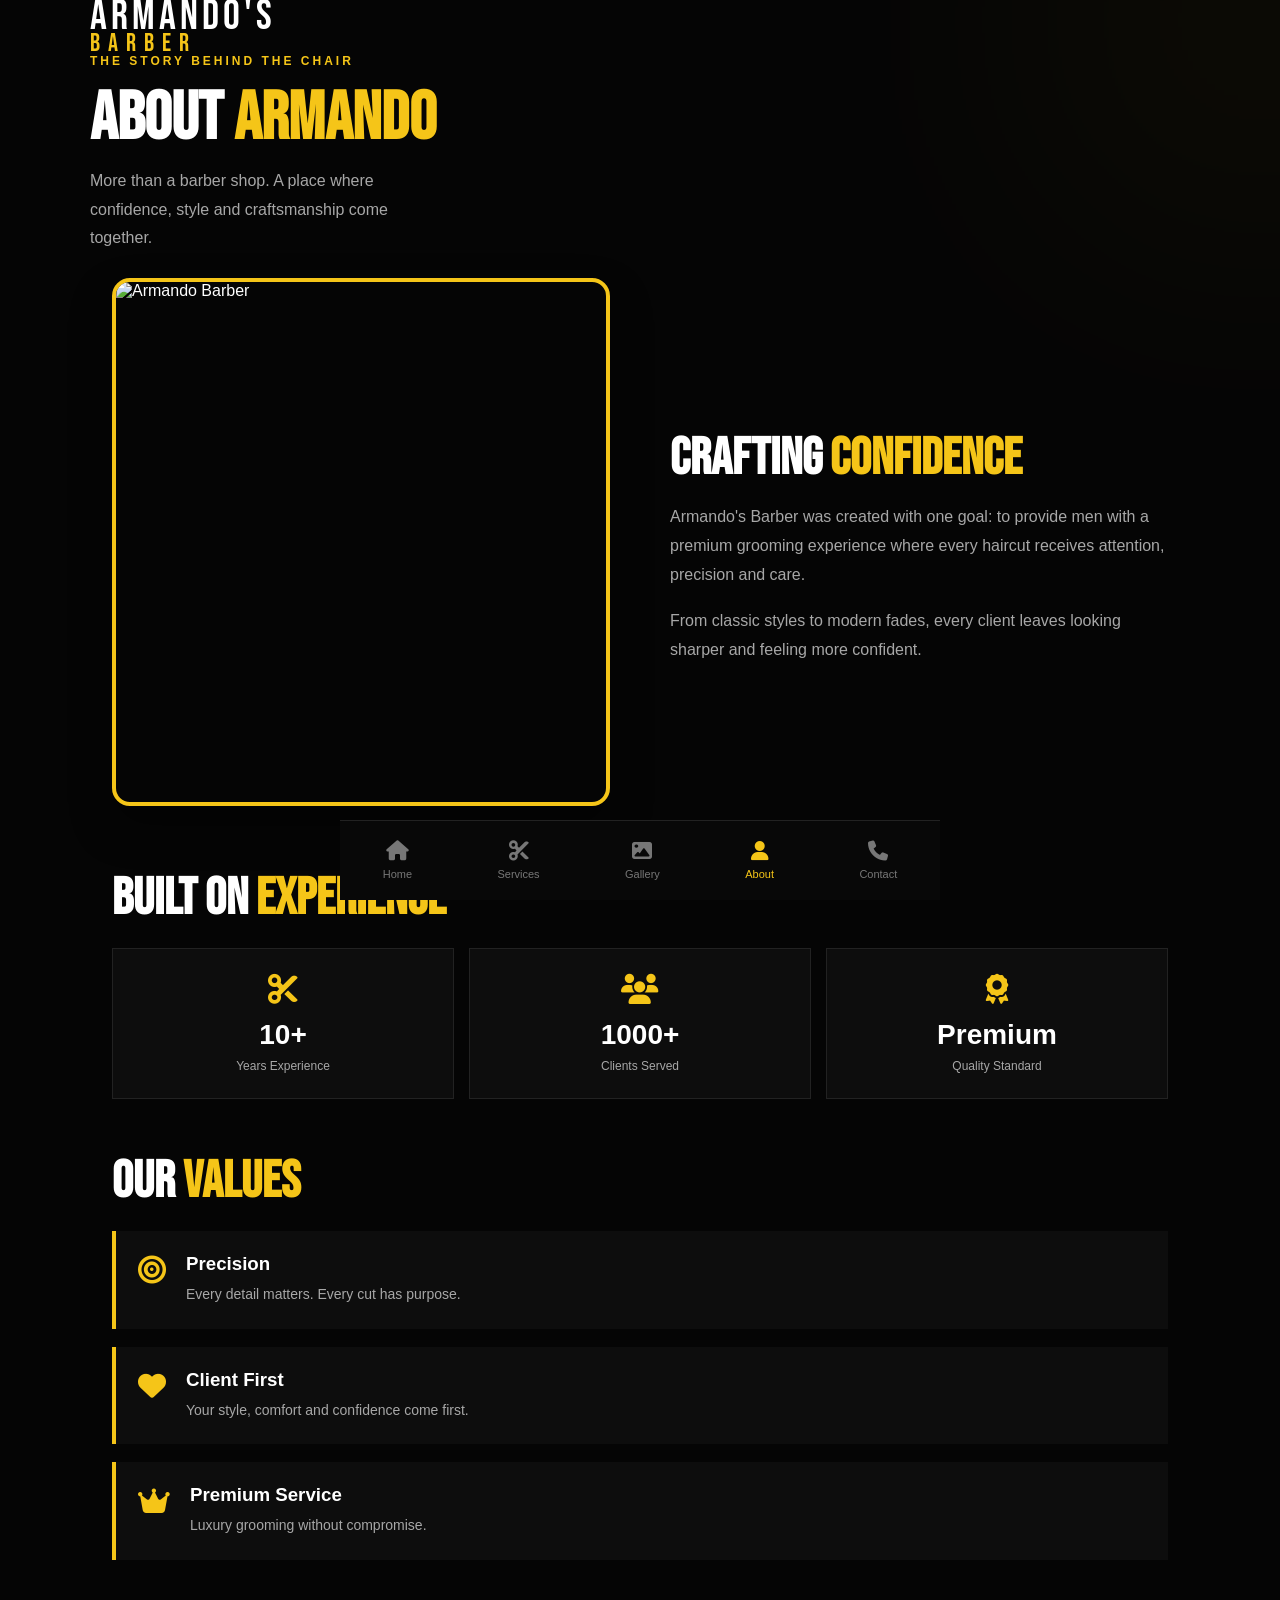
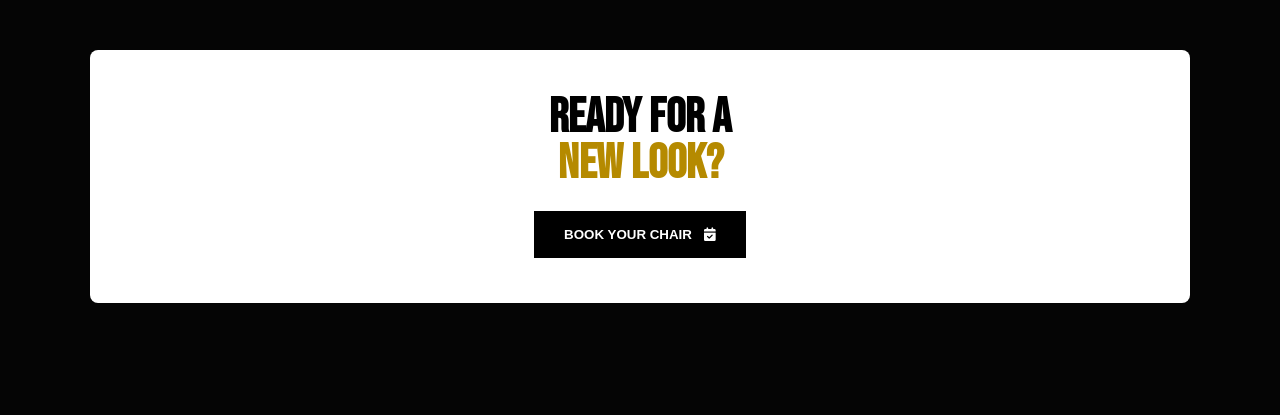
==== commit 08553077: "Fix navigation links and add script tag" ====
--- a/about.html
+++ b/about.html
@@ -404,41 +404,42 @@
 
 
 
+<a href="gallery.html">
+
+<i class="fa-solid fa-image"></i>
+
+<span>
+Gallery
+</span>
+
+</a>
+
+
+
 <a class="active">
 
-<i class="fa-solid fa-image"></i>
-
-<span>
-Gallery
+<i class="fa-solid fa-user"></i>
+
+<span>
+About
+</span>
+
+  </a>
+
+
+
+<a href="contact.html">
+
+<i class="fa-solid fa-phone"></i>
+
+<span>
+Contact
 </span>
 
 </a>
 
-
-
-
-<a href="about.html">
-
-<i class="fa-solid fa-user"></i>
-
-<span>
-About
-</span>
-
-</a>
-
-
-
-
-<a href="contact.html">
-
-<i class="fa-solid fa-phone"></i>
-
-<span>
-Contact
-</span>
-
-</a>
+</nav>
+
 
 
 
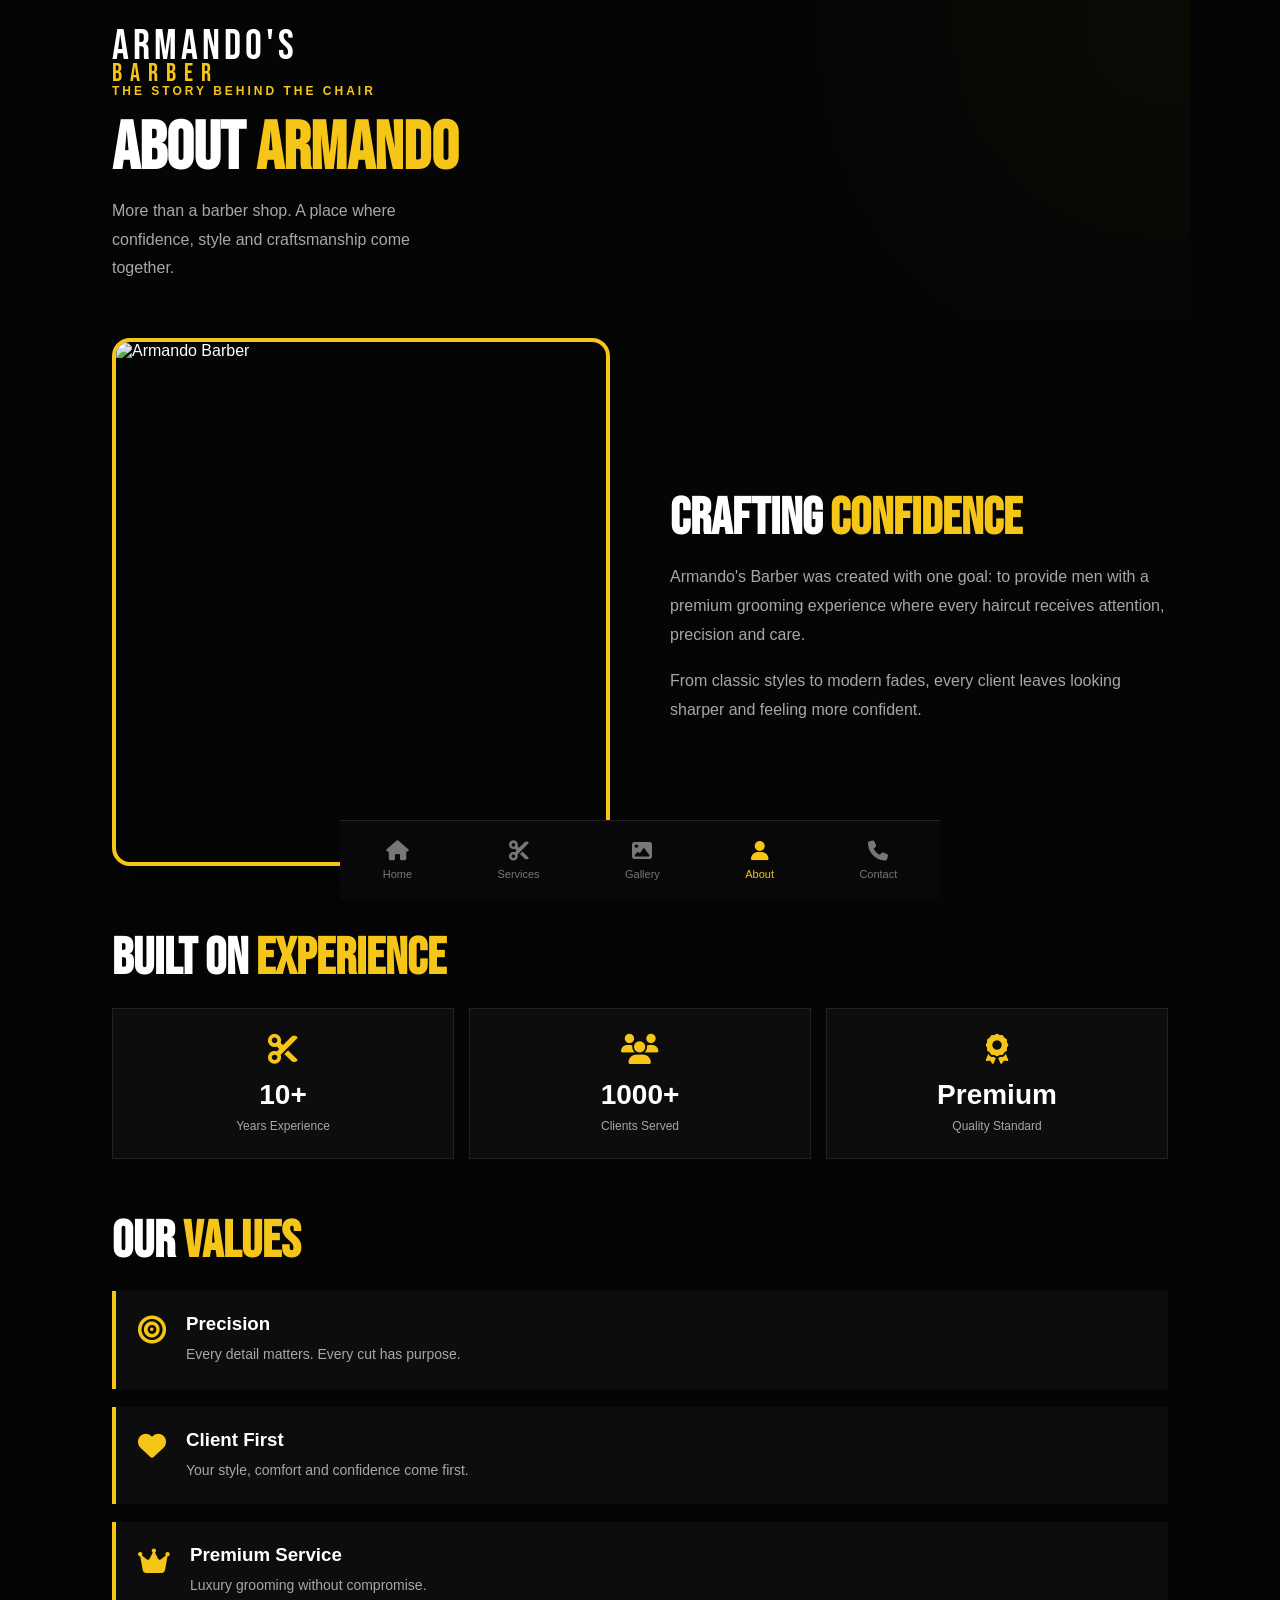
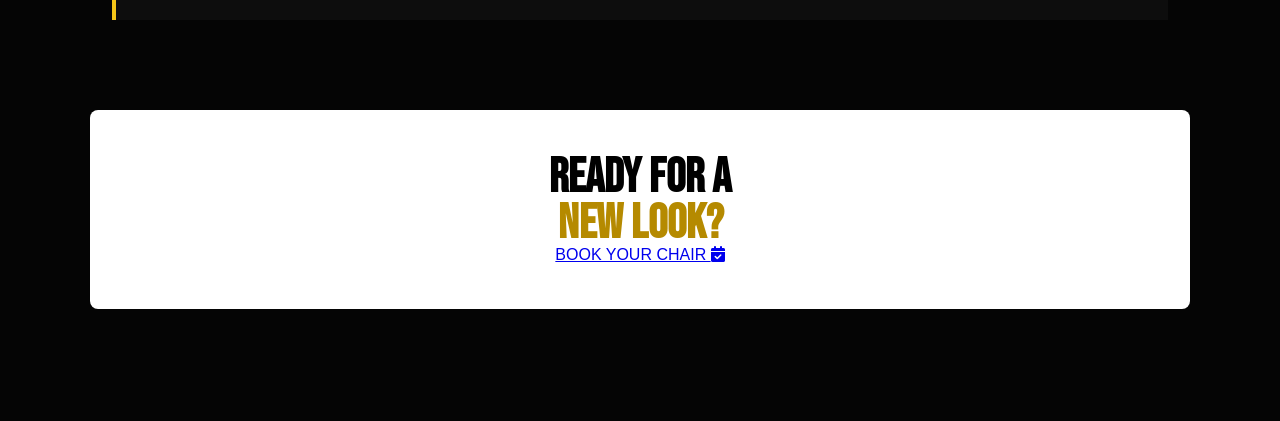
==== commit 57b52ad3: "Change button to link for booking chair" ====
--- a/about.html
+++ b/about.html
@@ -354,13 +354,13 @@
 
 
 
-<button>
+<a href="booking.html">
 
 BOOK YOUR CHAIR
 
 <i class="fa-solid fa-calendar-check"></i>
 
-</button>
+</a>
 
 
 </section>
--- a/style.css
+++ b/style.css
@@ -1118,9 +1118,6 @@
     margin-left:auto;
 
     margin-right:auto;
-
-}
-
 
 }
 
@@ -2466,3 +2463,101 @@
     }
 
               }
+
+
+  /* ==========================================
+   HOMEPAGE BOOKING BUTTON FIX
+========================================== */
+
+.booking-btn {
+    color: #050505 !important;
+    background: #f5c518 !important;
+    width: 100%;
+    max-width: 320px;
+    min-height: 56px;
+    display: inline-flex;
+    align-items: center;
+    justify-content: center;
+    gap: 10px;
+    text-decoration: none !important;
+    border: 2px solid #f5c518;
+}
+
+.booking-btn:hover {
+    color: #050505 !important;
+    background: #ffffff !important;
+}
+
+
+/* ==========================================
+   FINAL CTA BOOK NOW BUTTON
+========================================== */
+
+.cta a {
+    color: #050505 !important;
+    background: #f5c518 !important;
+    width: 100%;
+    max-width: 320px;
+    min-height: 56px;
+    display: inline-flex;
+    align-items: center;
+    justify-content: center;
+    text-decoration: none !important;
+    font-family: 'Montserrat', sans-serif;
+    font-weight: 800;
+    border: 2px solid #f5c518;
+    text-transform: uppercase;
+}
+
+.cta a:hover {
+    color: #050505 !important;
+    background: #ffffff !important;
+  }
+
+/* ==========================================
+   FINAL CTA SECTION — YELLOW
+========================================== */
+
+.cta {
+    background: #f5c518 !important;
+    color: #050505 !important;
+}
+
+.cta h2,
+.cta p,
+.cta span,
+.cta a {
+    color: #050505 !important;
+}
+
+
+/* ==========================================
+   BOOKING SUCCESS MODAL — YELLOW
+========================================== */
+
+.success-modal {
+    background: #f5c518 !important;
+    color: #050505 !important;
+}
+
+.success-box {
+    background: #f5c518 !important;
+    color: #050505 !important;
+}
+
+.success-box h2,
+.success-box p,
+.success-box .small-title {
+    color: #050505 !important;
+}
+
+.success-icon {
+    background: #050505 !important;
+    color: #f5c518 !important;
+}
+
+.success-button {
+    background: #050505 !important;
+    color: #f5c518 !important;
+    border-color: #050505 !important;
+  }
